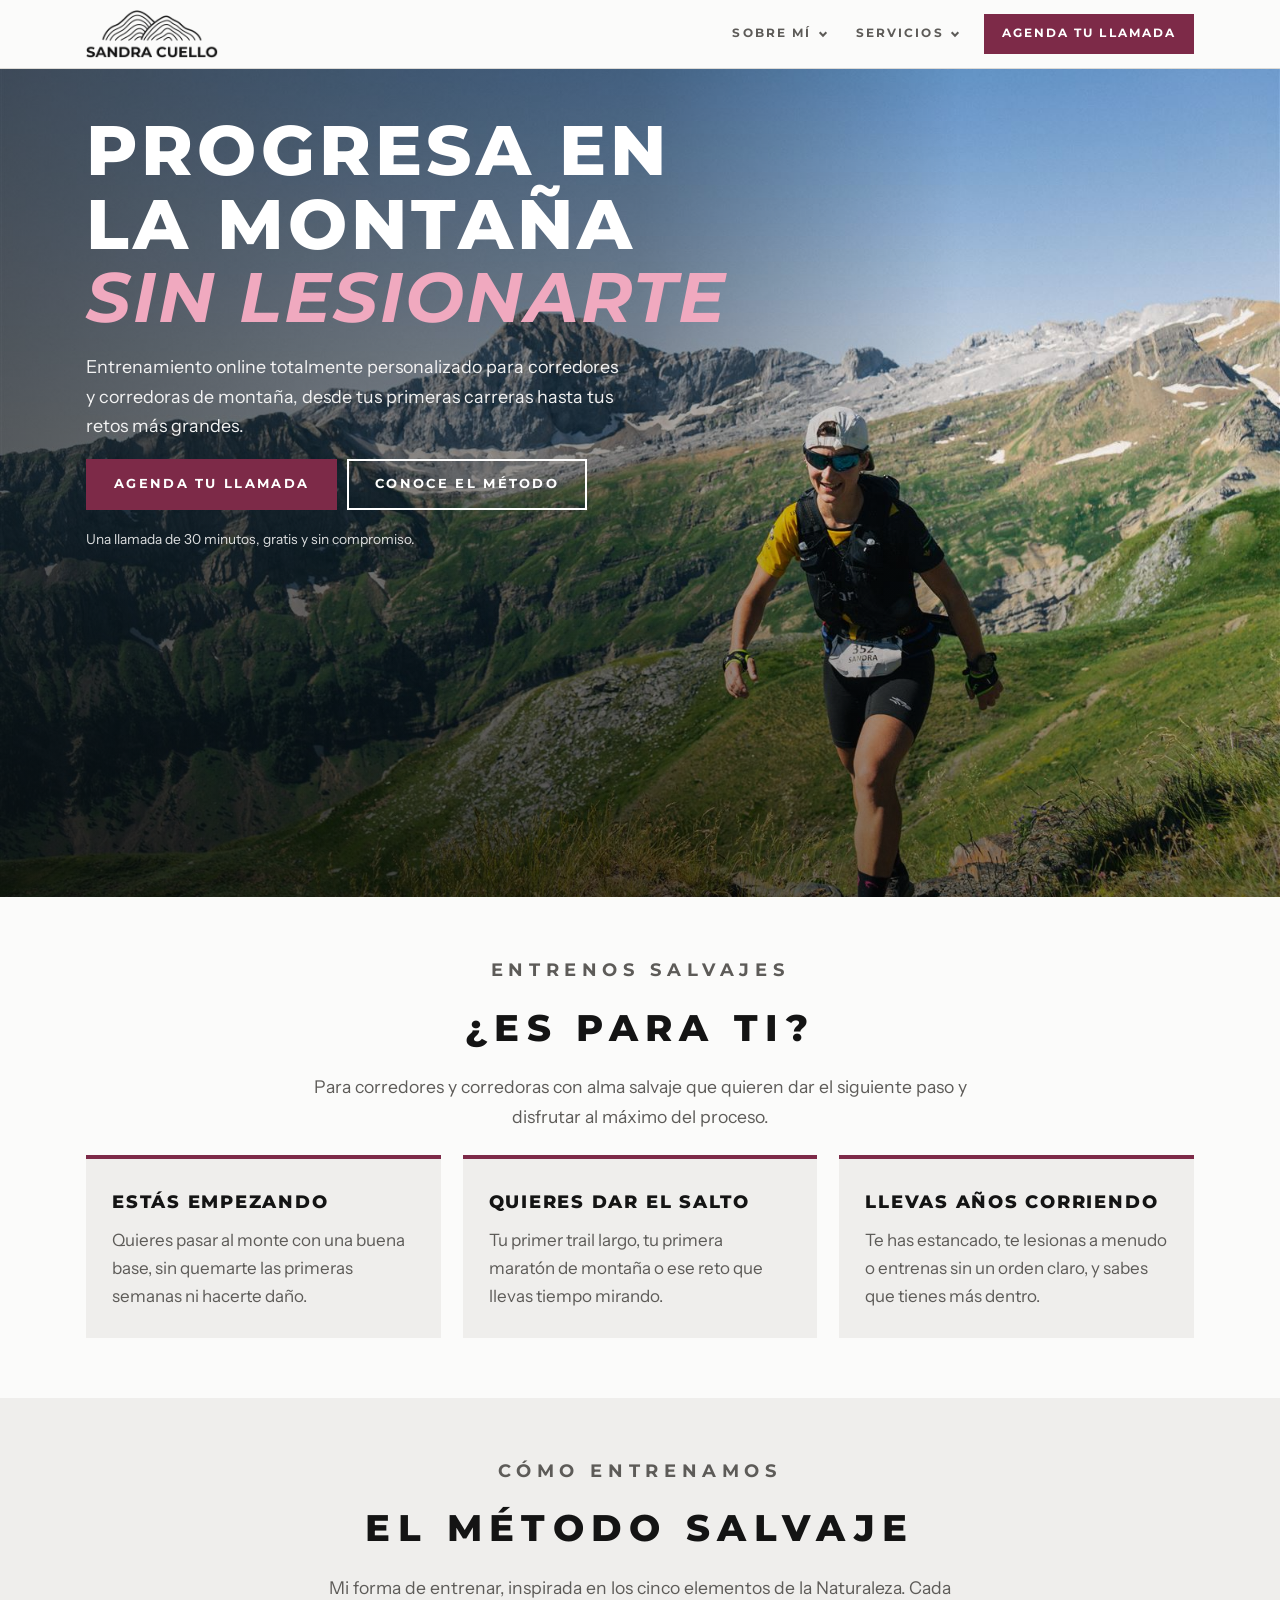
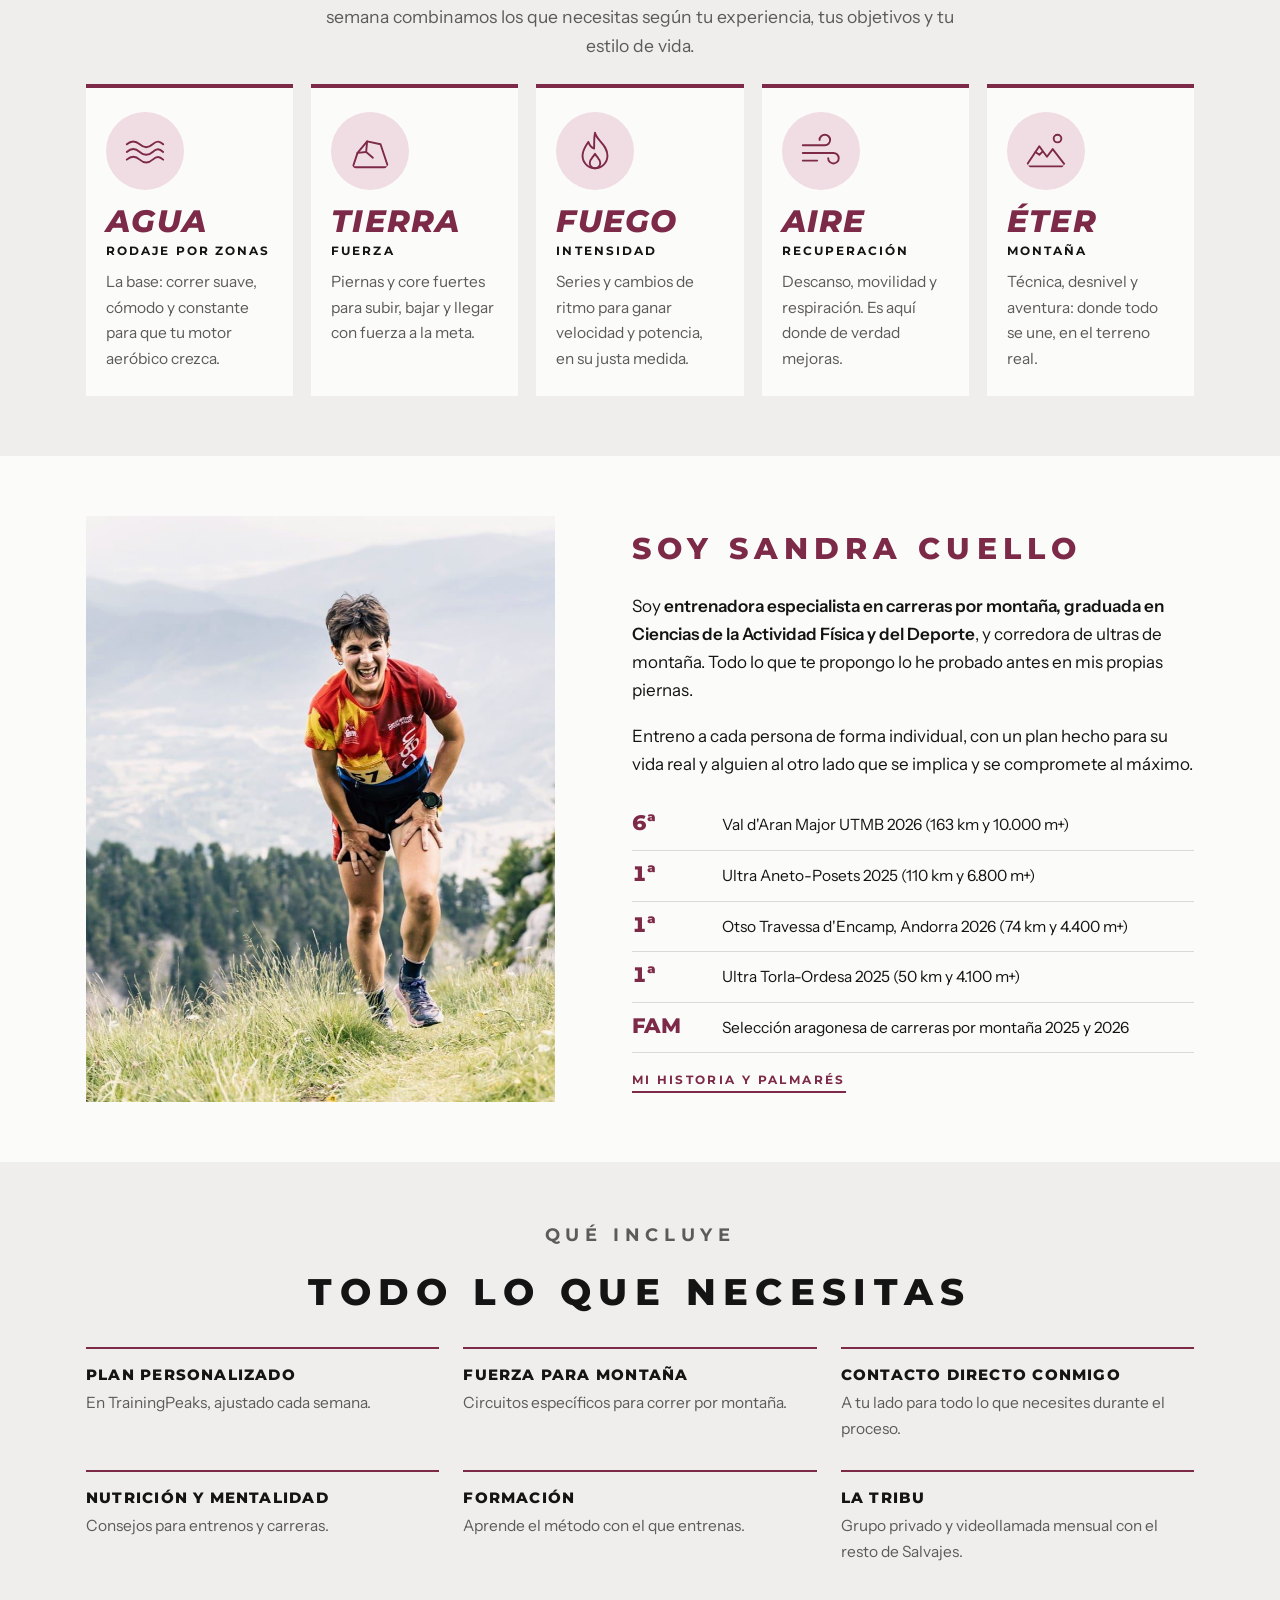
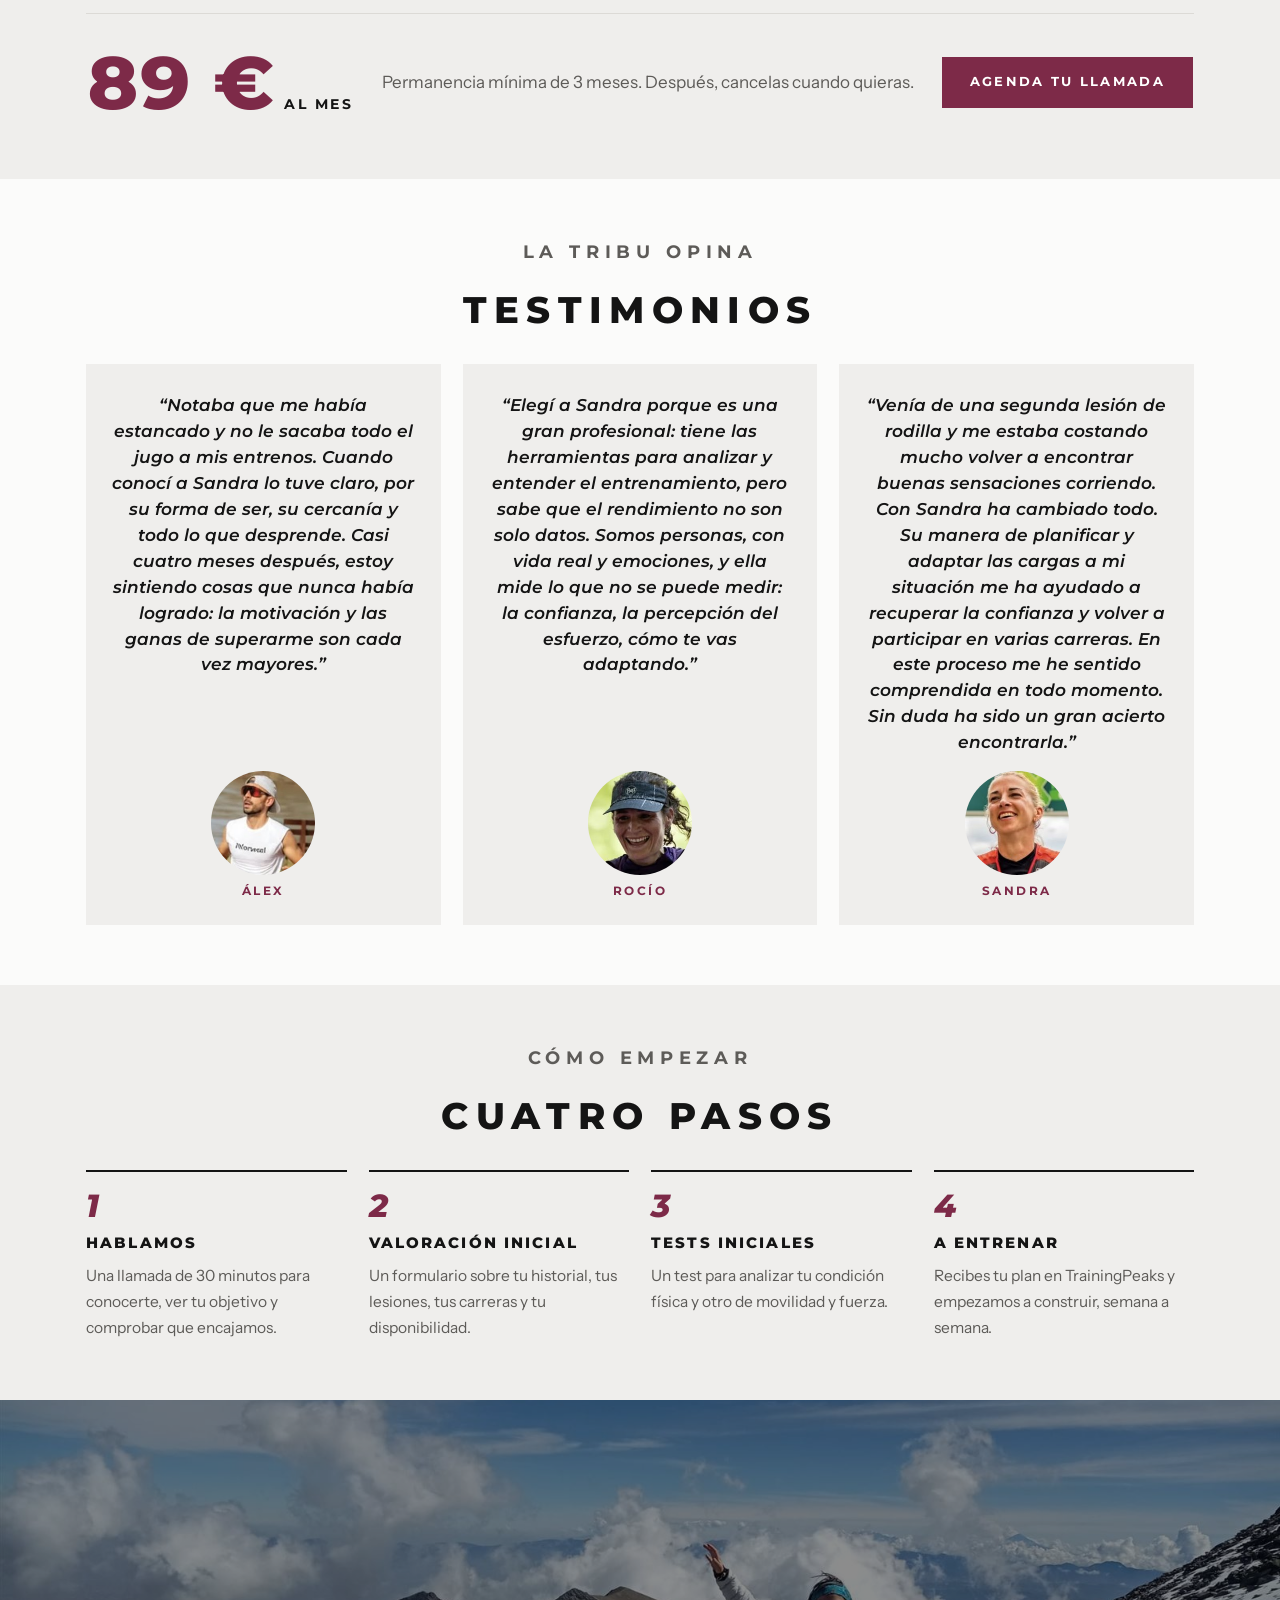
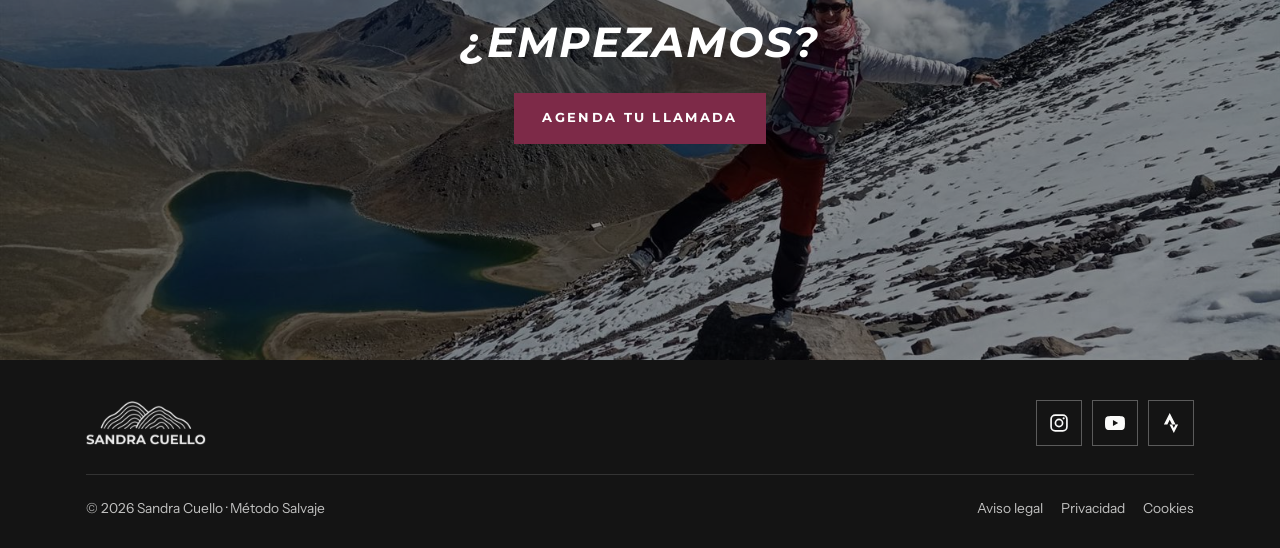
==== index.html @ 97415be5 "Web publicada de sandracuello.com (solo los archivos que ya son publicos)" ====
<!doctype html>
<html lang="es">
<head>
<meta charset="utf-8">
<meta name="viewport" content="width=device-width, initial-scale=1, viewport-fit=cover">
<title>Sandra Cuello · Entrenadora de trail running</title>
<meta name="claude:viewport-fit-sides" content="cover">
<meta name="description" content="Sandra Cuello, entrenadora de carreras por montaña y corredora de ultradistancia. Entrenamiento online totalmente personalizado para progresar en la montaña sin lesionarte.">
<meta property="og:type" content="website">
<meta property="og:site_name" content="Sandra Cuello">
<meta property="og:locale" content="es_ES">
<meta property="og:title" content="Sandra Cuello · Entrenadora de trail running">
<meta property="og:description" content="Sandra Cuello, entrenadora de carreras por montaña y corredora de ultradistancia. Entrenamiento online totalmente personalizado para progresar en la montaña sin lesionarte.">
<meta property="og:url" content="https://www.sandracuello.com/">
<meta property="og:image" content="https://www.sandracuello.com/img/compartir.jpg">
<meta property="og:image:width" content="1200">
<meta property="og:image:height" content="630">
<meta property="og:image:alt" content="Sandra Cuello corriendo por una ladera del Pirineo">
<meta name="twitter:card" content="summary_large_image">
<link rel="icon" href="img/favicon.png">
<link rel="preconnect" href="https://fonts.googleapis.com">
<link rel="preconnect" href="https://fonts.gstatic.com" crossorigin>
<link rel="stylesheet" href="https://fonts.googleapis.com/css2?family=Montserrat:ital,wght@0,500;0,700;0,800;1,500;1,700;1,800&family=Instrument+Sans:wght@400;500;600&display=swap">
<link rel="stylesheet" href="css/styles.css">
</head>
<body>
<svg width="0" height="0" style="position:absolute" aria-hidden="true">
  <symbol id="i-chev" viewBox="0 0 12 12"><path d="M2 4l4 4 4-4"/></symbol>
  <symbol id="i-wa" viewBox="0 0 24 24"><path fill="currentColor" d="M12 2a10 10 0 0 0-8.6 15.1L2 22l5-1.3A10 10 0 1 0 12 2Zm0 18.2a8.2 8.2 0 0 1-4.2-1.2l-.3-.2-3 .8.8-2.9-.2-.3A8.2 8.2 0 1 1 12 20.2Zm4.5-6.1c-.2-.1-1.5-.7-1.7-.8s-.4-.1-.6.1-.7.8-.8 1-.3.2-.5.1a6.7 6.7 0 0 1-3.3-2.9c-.3-.4.3-.4.7-1.3.1-.2 0-.3 0-.4l-.8-1.8c-.2-.5-.4-.4-.6-.4h-.5a1 1 0 0 0-.7.3 3 3 0 0 0-.9 2.2 5.2 5.2 0 0 0 1.1 2.7 11.8 11.8 0 0 0 4.5 4c1.7.7 2.3.8 3.2.6a2.7 2.7 0 0 0 1.8-1.2 2.2 2.2 0 0 0 .1-1.3c0-.1-.2-.2-.5-.3Z"/></symbol>
  <symbol id="i-instagram" viewBox="0 0 24 24"><g fill="none" stroke="currentColor" stroke-width="2"><rect x="2.5" y="2.5" width="19" height="19" rx="5"/><circle cx="12" cy="12" r="4.3"/></g><circle cx="17.6" cy="6.4" r="1.3" fill="currentColor"/></symbol>
  <symbol id="i-strava" viewBox="0 0 24 24"><path fill="currentColor" d="M15.387 17.944l-2.089-4.116h-3.065L15.387 24l5.15-10.172h-3.066m-7.008-5.599l2.836 5.598h4.172L10.463 0l-7 13.828h4.169"/></symbol>
  <symbol id="i-youtube" viewBox="0 0 24 24"><path fill="currentColor" d="M23.498 6.186a3.016 3.016 0 0 0-2.122-2.136C19.505 3.545 12 3.545 12 3.545s-7.505 0-9.377.505A3.017 3.017 0 0 0 .502 6.186C0 8.07 0 12 0 12s0 3.93.502 5.814a3.016 3.016 0 0 0 2.122 2.136c1.871.505 9.376.505 9.376.505s7.505 0 9.377-.505a3.015 3.015 0 0 0 2.122-2.136C24 15.93 24 12 24 12s0-3.93-.502-5.814zM9.545 15.568V8.432L15.818 12l-6.273 3.568z"/></symbol>
  <symbol id="i-play" viewBox="0 0 24 24"><path d="M7 4v16l13-8Z"/></symbol>
</svg>
<a class="skip" href="#contenido">Saltar al contenido</a>
<header class="site-header">
  <div class="wrap">
    <a href="index.html" aria-label="Sandra Cuello, inicio"><img class="logo" src="img/logo.png" width="600" height="220" alt="Sandra Cuello"></a>
    <button class="menu-toggle" type="button" id="menu-toggle" aria-expanded="false" aria-controls="site-nav">Menú</button>
    <nav class="site-nav" id="site-nav" aria-label="Menú principal">
      <ul class="menu">
        <li class="has-sub" data-nav="quien">
          <button type="button" aria-expanded="false">Sobre mí<svg class="chev" aria-hidden="true"><use href="#i-chev"></use></svg></button>
          <ul class="submenu">
            <li><a href="quien-soy.html">Mi historia</a></li>
            <li><a href="quien-soy.html#palmares">Trayectoria deportiva</a></li>
            <li><a href="quien-soy.html#retos">Próximos retos</a></li>
            <li><a href="quien-soy.html#prensa">Prensa</a></li>
          </ul>
        </li>
        <li class="has-sub" data-nav="servicios">
          <button type="button" aria-expanded="false">Servicios<svg class="chev" aria-hidden="true"><use href="#i-chev"></use></svg></button>
          <ul class="submenu">
            <li><a href="entrenamientos.html">Entrenos Salvajes<small>Entrenamiento online con el Método Salvaje</small></a></li>
            <li><a href="charlas.html">Charlas y talleres<small>Colegios, ayuntamientos, asociaciones y clubes</small></a></li>
            <li><a href="academia.html">Academia Salvaje<small>Formación online · próximamente</small></a></li>
          </ul>
        </li>
        <li class="nav-cta"><a class="btn btn-accent" href="entrenamientos.html#llamada">Agenda tu llamada</a></li>
      </ul>
    </nav>
  </div>
</header>

<main id="contenido">
<section class="hero hero-home on-photo" aria-label="Entrenos Salvajes con Sandra Cuello">
  <img src="img/hero-cresta.jpg" width="1600" height="1067" alt="Sandra Cuello corriendo por una cresta del Pirineo con montañas al fondo" fetchpriority="high">
  <div class="wrap">
    <h1>Progresa en la montaña <span>sin lesionarte</span></h1>
    <p class="lede">Entrenamiento online totalmente personalizado para corredores y corredoras de montaña, desde tus primeras carreras hasta tus retos más grandes.</p>
    <div class="actions">
      <a class="btn btn-accent" href="entrenamientos.html#llamada">Agenda tu llamada</a>
      <a class="btn btn-light" href="#metodo">Conoce el método</a>
    </div>
    <p class="form-note">Una llamada de 30 minutos, gratis y sin compromiso.</p>
  </div>
</section>

<section class="section">
  <div class="wrap">
    <div class="section-title">
      <p class="tracked accent">Entrenos Salvajes</p>
      <h2>¿Es para ti?</h2>
      <p>Para corredores y corredoras con alma salvaje que quieren dar el siguiente paso y disfrutar al máximo del proceso.</p>
    </div>
    <div class="profiles">
      <article><h3>Estás empezando</h3><p>Quieres pasar al monte con una buena base, sin quemarte las primeras semanas ni hacerte daño.</p></article>
      <article><h3>Quieres dar el salto</h3><p>Tu primer trail largo, tu primera maratón de montaña o ese reto que llevas tiempo mirando.</p></article>
      <article><h3>Llevas años corriendo</h3><p>Te has estancado, te lesionas a menudo o entrenas sin un orden claro, y sabes que tienes más dentro.</p></article>
    </div>
  </div>
</section>

<section class="section mist" id="metodo">
  <div class="wrap">
    <div class="section-title">
      <p class="tracked accent">Cómo entrenamos</p>
      <h2>El Método Salvaje</h2>
      <p>Mi forma de entrenar, inspirada en los cinco elementos de la Naturaleza. Cada semana combinamos los que necesitas según tu experiencia, tus objetivos y tu estilo de vida.</p>
    </div>
    <ol class="elements">
      <li><svg class="el-icon" viewBox="0 0 48 48" aria-hidden="true" focusable="false"><path d="M5 17c4.5-4 9-4 13.5 0s9 4 13.5 0 7-3.5 11 0"/><path d="M5 25c4.5-4 9-4 13.5 0s9 4 13.5 0 7-3.5 11 0"/><path d="M5 33c4.5-4 9-4 13.5 0s9 4 13.5 0 7-3.5 11 0"/></svg><b>Agua</b><span>Rodaje por zonas</span><p>La base: correr suave, cómodo y constante para que tu motor aeróbico crezca.</p></li>
      <li><svg class="el-icon" viewBox="0 0 48 48" aria-hidden="true" focusable="false"><path d="M3 41h42"/><path d="M6 41l5-15 10-12 14 3 8 24"/><path d="M21 14l-1 11 7 6"/><path d="M11 26l9-1"/></svg><b>Tierra</b><span>Fuerza</span><p>Piernas y core fuertes para subir, bajar y llegar con fuerza a la meta.</p></li>
      <li><svg class="el-icon" viewBox="0 0 48 48" aria-hidden="true" focusable="false"><path d="M24 5c1.5 8 13 12 13 24a13 13 0 0 1-26 0c0-6.5 3.5-10 6-14.5 1.5 4 3.5 6 6 7 .5-5-.5-10 1-16.5z"/><path d="M24 42a5.5 5.5 0 0 1-5.5-5.5c0-3.5 3-5.5 5.5-9.5 2.5 4 5.5 6 5.5 9.5A5.5 5.5 0 0 1 24 42z"/></svg><b>Fuego</b><span>Intensidad</span><p>Series y cambios de ritmo para ganar velocidad y potencia, en su justa medida.</p></li>
      <li><svg class="el-icon" viewBox="0 0 48 48" aria-hidden="true" focusable="false"><path d="M5 18h23a5.5 5.5 0 1 0-5.5-5.5"/><path d="M5 26h32a5.5 5.5 0 1 1-5.5 5.5"/><path d="M5 34h15"/></svg><b>Aire</b><span>Recuperación</span><p>Descanso, movilidad y respiración. Es aquí donde de verdad mejoras.</p></li>
      <li><svg class="el-icon" viewBox="0 0 48 48" aria-hidden="true" focusable="false"><path d="M3 40l14-21 8 11 6-8 14 18z"/><path d="M13 25l4 3 3-3"/><circle cx="36" cy="11" r="4"/></svg><b>Éter</b><span>Montaña</span><p>Técnica, desnivel y aventura: donde todo se une, en el terreno real.</p></li>
    </ol>
  </div>
</section>

<section class="section">
  <div class="wrap intro">
    <figure>
      <img src="img/sandra-subida.jpg" width="909" height="1080" alt="Sandra Cuello sonriendo mientras sube una ladera de hierba en carrera" loading="lazy">
    </figure>
    <div class="intro-text">
      <h2>Soy Sandra Cuello</h2>
      <p>Soy <strong>entrenadora especialista en carreras por montaña, graduada en Ciencias de la Actividad Física y del Deporte</strong>, y corredora de ultras de montaña. Todo lo que te propongo lo he probado antes en mis propias piernas.</p>
      <p>Entreno a cada persona de forma individual, con un plan hecho para su vida real y alguien al otro lado que se implica y se compromete al máximo.</p>
      <ul class="creds">
        <li><b>6ª</b><span>Val d'Aran Major UTMB 2026 (163 km y 10.000 m+)</span></li>
        <li><b>1ª</b><span>Ultra Aneto-Posets 2025 (110 km y 6.800 m+)</span></li>
        <li><b>1ª</b><span>Otso Travessa d'Encamp, Andorra 2026 (74 km y 4.400 m+)</span></li>
        <li><b>1ª</b><span>Ultra Torla-Ordesa 2025 (50 km y 4.100 m+)</span></li>
        <li><b>FAM</b><span>Selección aragonesa de carreras por montaña 2025 y 2026</span></li>
      </ul>
      <a class="link-more" href="quien-soy.html">Mi historia y palmarés</a>
    </div>
  </div>
</section>

<section class="section mist">
  <div class="wrap">
    <div class="section-title">
      <p class="tracked accent">Qué incluye</p>
      <h2>Todo lo que necesitas</h2>
    </div>
    <ul class="includes six">
      <li><b>Plan personalizado</b><span>En TrainingPeaks, ajustado cada semana.</span></li>
      <li><b>Fuerza para montaña</b><span>Circuitos específicos para correr por montaña.</span></li>
      <li><b>Contacto directo conmigo</b><span>A tu lado para todo lo que necesites durante el proceso.</span></li>
      <li><b>Nutrición y mentalidad</b><span>Consejos para entrenos y carreras.</span></li>
      <li><b>Formación</b><span>Aprende el método con el que entrenas.</span></li>
      <li><b>La Tribu</b><span>Grupo privado y videollamada mensual con el resto de Salvajes.</span></li>
    </ul>
    <div class="price-line">
      <p class="price"><b>89 €</b><span>al mes</span></p>
      <p class="muted">Permanencia mínima de 3 meses. Después, cancelas cuando quieras.</p>
      <a class="btn btn-accent" href="entrenamientos.html#llamada">Agenda tu llamada</a>
    </div>
  </div>
</section>

<section class="section">
  <div class="wrap">
    <div class="section-title">
      <p class="tracked accent">La Tribu opina</p>
      <h2>Testimonios</h2>
    </div>
    <div class="quotes">
      <figure><blockquote>“Notaba que me había estancado y no le sacaba todo el jugo a mis entrenos. Cuando conocí a Sandra lo tuve claro, por su forma de ser, su cercanía y todo lo que desprende. Casi cuatro meses después, estoy sintiendo cosas que nunca había logrado: la motivación y las ganas de superarme son cada vez mayores.”</blockquote><figcaption><img src="img/testimonio-alex.jpg" width="200" height="200" alt="" loading="lazy">Álex</figcaption></figure>
      <figure><blockquote>“Elegí a Sandra porque es una gran profesional: tiene las herramientas para analizar y entender el entrenamiento, pero sabe que el rendimiento no son solo datos. Somos personas, con vida real y emociones, y ella mide lo que no se puede medir: la confianza, la percepción del esfuerzo, cómo te vas adaptando.”</blockquote><figcaption><img src="img/testimonio-rocio.jpg" width="200" height="200" alt="" loading="lazy">Rocío</figcaption></figure>
      <figure><blockquote>“Venía de una segunda lesión de rodilla y me estaba costando mucho volver a encontrar buenas sensaciones corriendo. Con Sandra ha cambiado todo. Su manera de planificar y adaptar las cargas a mi situación me ha ayudado a recuperar la confianza y volver a participar en varias carreras. En este proceso me he sentido comprendida en todo momento. Sin duda ha sido un gran acierto encontrarla.”</blockquote><figcaption><img src="img/testimonio-sandra.jpg" width="200" height="200" alt="" loading="lazy">Sandra</figcaption></figure>
    </div>
  </div>
</section>

<section class="section mist">
  <div class="wrap">
    <div class="section-title">
      <p class="tracked accent">Cómo empezar</p>
      <h2>Cuatro pasos</h2>
    </div>
    <ol class="steps">
      <li><h3>Hablamos</h3><p>Una llamada de 30 minutos para conocerte, ver tu objetivo y comprobar que encajamos.</p></li>
      <li><h3>Valoración inicial</h3><p>Un formulario sobre tu historial, tus lesiones, tus carreras y tu disponibilidad.</p></li>
      <li><h3>Tests iniciales</h3><p>Un test para analizar tu condición física y otro de movilidad y fuerza.</p></li>
      <li><h3>A entrenar</h3><p>Recibes tu plan en TrainingPeaks y empezamos a construir, semana a semana.</p></li>
    </ol>
  </div>
</section>

<section class="closing">
  <img src="img/volcan.jpg" width="1600" height="1197" alt="" loading="lazy">
  <blockquote class="wrap">
    <p>¿Empezamos?</p>
    <a class="btn btn-accent" href="entrenamientos.html#llamada">Agenda tu llamada</a>
  </blockquote>
</section>
</main>
<footer class="site-footer">
  <div class="wrap">
    <div class="foot-simple">
      <img class="logo" src="img/logo.png" width="600" height="220" alt="Sandra Cuello" loading="lazy">
      <div class="social">
        <a href="https://www.instagram.com/_sandracuello/" target="_blank" rel="noopener" aria-label="Instagram de Sandra Cuello"><svg aria-hidden="true"><use href="#i-instagram"></use></svg></a>
        <a href="https://www.youtube.com/@sandra.cuello" target="_blank" rel="noopener" aria-label="Canal de YouTube de Sandra Cuello"><svg aria-hidden="true"><use href="#i-youtube"></use></svg></a>
        <a href="https://www.strava.com/athletes/36335439" target="_blank" rel="noopener" aria-label="Strava de Sandra Cuello"><svg aria-hidden="true"><use href="#i-strava"></use></svg></a>
      </div>
    </div>
    <div class="foot-bottom">
      <span>© 2026 Sandra Cuello · Método Salvaje</span>
      <nav aria-label="Textos legales">
        <a href="aviso-legal.html">Aviso legal</a>
        <a href="privacidad.html">Privacidad</a>
        <a href="cookies.html">Cookies</a>
      </nav>
    </div>
  </div>
</footer>

<script src="js/main.js"></script>
</body>
</html>
---- css/styles.css ----
/* Sandra Cuello · Método Salvaje
   Layout: full-bleed photo heroes with tracked capitals, photo cards, colour-block newsletter panels.
   Montserrat echoes the lettering of Sandra's logo; burgundy comes from her race shirt. */
:root {
  --paper: #fbfbfa;
  --mist: #efeeec;          /* alternate section ground */
  --ink: #141414;
  --muted: #5d5b58;
  --line: #dcdad6;
  --baliza: #7d2a48;        /* the one accent */
  --baliza-soft: #f0dce3;   /* colour-block panels */
  --on-soft: #2a0f19;
  --on-accent: #ffffff;
  --on-photo: #ffffff;
  --on-photo-accent: #f0a9bf;
  --band: #141414;          /* inverted bands (Academia, footer) */
  --on-band: #fbfbfa;
  --band-accent: #f0a9bf;
  --btn: #141414;
  --on-btn: #ffffff;
  --overlay: rgba(10, 12, 12, 0.62);
  --logo-filter: none;

  --head: "Montserrat", "Segoe UI", system-ui, sans-serif;
  --body: "Instrument Sans", "Segoe UI", system-ui, sans-serif;
  --track: 0.32em;
  --wrap: 1140px;
}
@media (prefers-color-scheme: dark) {
  :root:not([data-theme="light"]) {
    --paper: #111211; --mist: #1a1b1a; --ink: #ecebe8; --muted: #a9a7a2; --line: #2e2f2d;
    --baliza: #e38aa8; --baliza-soft: #301620; --on-soft: #f7e4ea; --on-accent: #22080f;
    --band: #050505; --on-band: #ecebe8; --band-accent: #e38aa8;
    --btn: #ecebe8; --on-btn: #111211; --overlay: rgba(0, 0, 0, 0.66); --logo-filter: invert(0.93);
    color-scheme: dark;
  }
}
:root[data-theme="dark"] {
  --paper: #111211; --mist: #1a1b1a; --ink: #ecebe8; --muted: #a9a7a2; --line: #2e2f2d;
  --baliza: #e38aa8; --baliza-soft: #301620; --on-soft: #f7e4ea; --on-accent: #22080f;
  --band: #050505; --on-band: #ecebe8; --band-accent: #e38aa8;
  --btn: #ecebe8; --on-btn: #111211; --overlay: rgba(0, 0, 0, 0.66); --logo-filter: invert(0.93);
  color-scheme: dark;
}

* { box-sizing: border-box; }
html { scroll-behavior: smooth; scroll-padding-top: 90px; }
@media (prefers-reduced-motion: reduce) { html { scroll-behavior: auto; } }
body { margin: 0; background: var(--paper); color: var(--ink); font: 400 1.0625rem/1.65 var(--body); -webkit-font-smoothing: antialiased; }
body::before { content: ""; position: fixed; inset: 0 0 auto; height: env(safe-area-inset-top, 0px); z-index: 40; background: var(--paper); }
a { color: inherit; }
img, video { display: block; max-width: 100%; height: auto; }
:focus-visible { outline: 3px solid var(--baliza); outline-offset: 3px; }
h1, h2, h3 { font-family: var(--head); margin: 0; text-wrap: balance; }
p { margin: 0; }
.wrap { max-width: var(--wrap); margin-inline: auto; padding-left: max(16px, env(safe-area-inset-left, 0px)); padding-right: max(16px, env(safe-area-inset-right, 0px)); }
.narrow { max-width: 780px; }
.tracked { font: 700 0.8rem/1.5 var(--head); letter-spacing: var(--track); text-transform: uppercase; }
.accent { color: var(--baliza); }
.muted { color: var(--muted); }
.skip { position: absolute; left: -999px; top: 8px; z-index: 50; background: var(--btn); color: var(--on-btn); padding: 10px 14px; }
.skip:focus { left: 8px; }

/* Buttons: square, tracked caps */
.btn { display: inline-flex; align-items: center; justify-content: center; gap: 10px; text-decoration: none; cursor: pointer;
  font: 700 0.8rem/1 var(--head); letter-spacing: 0.18em; text-transform: uppercase;
  padding: 17px 26px; background: var(--btn); color: var(--on-btn); border: 2px solid var(--btn); transition: background-color .15s ease, color .15s ease; }
.btn:hover { background: transparent; color: var(--btn); }
.btn svg { width: 18px; height: 18px; flex: none; }
.btn-accent { background: var(--baliza); border-color: var(--baliza); color: var(--on-accent); }
.btn-accent:hover { background: transparent; color: var(--baliza); }
.on-photo .btn-accent:hover { color: var(--on-photo); border-color: var(--on-photo); }
.btn-ghost { background: transparent; color: var(--ink); border-color: var(--ink); }
.btn-ghost:hover { background: var(--btn); color: var(--on-btn); }
.link-more { font: 700 0.74rem/1 var(--head); letter-spacing: 0.2em; text-transform: uppercase; text-decoration: none; color: var(--baliza); border-bottom: 2px solid currentColor; padding-bottom: 4px; }

/* ---------- Header and menu ---------- */
.site-header { position: sticky; top: env(safe-area-inset-top, 0px); z-index: 30; background: var(--paper); border-bottom: 1px solid var(--line); }
.site-header .wrap { display: flex; align-items: center; justify-content: space-between; gap: 20px; padding-block: 10px; }
.logo { width: 132px; filter: var(--logo-filter); }
.menu { display: flex; align-items: center; gap: 4px; list-style: none; margin: 0; padding: 0; }
.menu > li { position: relative; }
.menu > li > a, .menu > li > button { display: inline-flex; align-items: center; gap: 6px; padding: 12px 12px; background: none; border: 0; cursor: pointer; text-decoration: none;
  font: 700 0.74rem/1 var(--head); letter-spacing: 0.18em; text-transform: uppercase; color: var(--muted); }
.menu > li > a:hover, .menu > li > button:hover, .menu [aria-current="page"], .menu .is-current > button, .menu .is-current > a { color: var(--baliza); }
.menu .chev { width: 10px; height: 10px; stroke: currentColor; fill: none; stroke-width: 2.5; transition: transform .15s ease; }
.submenu { position: absolute; top: 100%; left: 0; min-width: 250px; list-style: none; margin: 0; padding: 10px 0; background: var(--paper); border: 1px solid var(--line); box-shadow: 0 14px 30px rgba(0,0,0,.12); display: none; }
.submenu a { display: block; padding: 10px 18px; text-decoration: none; font-weight: 500; font-size: 0.97rem; }
.submenu a:hover { background: var(--mist); color: var(--baliza); }
.submenu a small { display: block; color: var(--muted); font-size: 0.82rem; font-weight: 400; }
.has-sub:hover .submenu, .has-sub:focus-within .submenu, .has-sub.open .submenu { display: block; }
.has-sub.open .chev { transform: rotate(180deg); }
.menu-toggle { display: none; background: none; border: 1px solid var(--line); padding: 10px 12px; cursor: pointer; color: var(--ink);
  font: 700 0.72rem/1 var(--head); letter-spacing: 0.18em; text-transform: uppercase; }
@media (max-width: 1020px) {
  .menu-toggle { display: inline-flex; }
  .site-nav { display: none; position: absolute; left: 0; right: 0; top: 100%; background: var(--paper); border-bottom: 1px solid var(--line); max-height: calc(100vh - 70px); overflow: auto; }
  .site-nav.open { display: block; }
  .menu { flex-direction: column; align-items: stretch; gap: 0; padding: 8px max(16px, env(safe-area-inset-left, 0px)) 20px; }
  .menu > li > a, .menu > li > button { width: 100%; justify-content: space-between; padding: 16px 0; border-bottom: 1px solid var(--line); font-size: 0.8rem; }
  .submenu { position: static; box-shadow: none; border: 0; padding: 4px 0 10px 12px; min-width: 0; }
  .has-sub:hover .submenu, .has-sub:focus-within .submenu { display: none; }
  .has-sub.open .submenu { display: block; }
}

/* ---------- Heroes ---------- */
.hero { position: relative; display: grid; align-items: end; min-height: clamp(540px, 66vw, 780px); overflow: hidden; color: var(--on-photo); background: #222; }
.hero .slides, .hero > img { position: absolute; inset: 0; }
.hero .slides img, .hero > img { position: absolute; inset: 0; width: 100%; height: 100%; object-fit: cover; }
.hero .slides img { opacity: 0; animation: slide 24s infinite; }
.hero .slides img:first-child { opacity: 1; }
.hero .slides img:nth-child(1) { animation-delay: 0s; }
.hero .slides img:nth-child(2) { animation-delay: 6s; }
.hero .slides img:nth-child(3) { animation-delay: 12s; }
.hero .slides img:nth-child(4) { animation-delay: 18s; }
@keyframes slide { 0% { opacity: 0; transform: scale(1.06); } 5% { opacity: 1; } 25% { opacity: 1; } 30% { opacity: 0; transform: scale(1); } 100% { opacity: 0; } }
.hero .slides img:first-child { animation-name: slide-first; }
@keyframes slide-first { 0% { opacity: 1; transform: scale(1.06); } 25% { opacity: 1; } 30% { opacity: 0; transform: scale(1); } 95% { opacity: 0; } 100% { opacity: 1; transform: scale(1.06); } }
@media (prefers-reduced-motion: reduce) { .hero .slides img { animation: none; } .hero .slides img:not(:first-child) { display: none; } }
.hero::after { content: ""; position: absolute; inset: 0; background: linear-gradient(90deg, var(--overlay) 0%, rgba(0,0,0,.35) 50%, rgba(0,0,0,0) 75%), linear-gradient(0deg, rgba(0,0,0,.5), rgba(0,0,0,0) 50%); }
.hero .wrap { position: relative; z-index: 1; width: 100%; padding-block: 72px clamp(48px, 7vw, 96px); display: grid; gap: 22px; justify-items: start; }
.hero .tracked { color: #f1f1f1; max-width: 36rem; }
.hero h1 { font-weight: 800; font-size: clamp(2.1rem, 1rem + 4.6vw, 4.4rem); line-height: 1.04; letter-spacing: 0.06em; text-transform: uppercase; max-width: 15ch; }
.hero h1 span { display: block; color: var(--on-photo-accent); font-style: italic; font-weight: 700; letter-spacing: 0.03em; }
.hero .lede { max-width: 34rem; font-size: 1.12rem; color: #f3f3f3; }
@media (max-width: 640px) { .hero::after { background: linear-gradient(0deg, rgba(0,0,0,.82) 0%, rgba(0,0,0,.45) 60%, rgba(0,0,0,.15) 100%); } }

/* Smaller hero for inner pages */
.page-hero { min-height: clamp(340px, 40vw, 480px); }
.page-hero h1 { font-size: clamp(2rem, 1rem + 3.6vw, 3.6rem); max-width: 18ch; }

/* Newsletter form inside heroes and panels */
.nl-form { display: grid; grid-template-columns: minmax(0, 1fr) minmax(0, 1.3fr) auto; gap: 8px; width: 100%; max-width: 640px; }
.nl-form label:not(.consent) { position: absolute; width: 1px; height: 1px; overflow: hidden; clip: rect(0 0 0 0); }
.nl-form input:not([type="checkbox"]) { width: 100%; min-width: 0; padding: 16px 16px; font: 500 1rem/1.2 var(--body); border: 2px solid transparent; background: #fff; color: #141414; }
.nl-form input::placeholder { color: #6b6866; }
.nl-form input:focus-visible { outline: 3px solid var(--baliza); outline-offset: 0; }
.nl-form .consent { grid-column: 1 / -1; display: flex; align-items: flex-start; gap: 10px; font-size: 0.92rem; line-height: 1.45; cursor: pointer; }
.nl-form .consent input { width: 20px; height: 20px; flex: none; margin: 1px 0 0; padding: 0; accent-color: var(--baliza); cursor: pointer; }
.nl-form .consent a { font-weight: 600; text-underline-offset: 3px; }
.panel .nl-form input:not([type="checkbox"]) { border-color: var(--line); background: var(--paper); color: var(--ink); }
.panel .nl-form input::placeholder { color: var(--muted); }
.form-note { font-size: 0.86rem; opacity: .85; }
.form-msg { font-weight: 600; padding: 12px 14px; background: var(--baliza-soft); color: var(--on-soft); }
@media (max-width: 720px) { .nl-form { grid-template-columns: minmax(0, 1fr); } }

/* ---------- Sections ---------- */
.section { padding-block: clamp(72px, 10vw, 120px); }
.mist { background: var(--mist); }
.section-title { display: grid; gap: 14px; justify-items: center; text-align: center; margin-bottom: 48px; }
.section-title.left { justify-items: start; text-align: left; }
.section-title h2 { font-weight: 800; font-size: clamp(1.5rem, 1rem + 2vw, 2.3rem); letter-spacing: 0.2em; text-transform: uppercase; }
.section-title p { color: var(--muted); max-width: 42rem; font-size: 1.1rem; }
@media (max-width: 560px) { .section-title h2 { letter-spacing: 0.1em; } .tracked { letter-spacing: 0.2em; } }

/* Intro: portrait beside text */
.intro { display: grid; grid-template-columns: minmax(0, 5fr) minmax(0, 6fr); gap: clamp(32px, 6vw, 80px); align-items: center; }
.intro.flip { grid-template-columns: minmax(0, 6fr) minmax(0, 5fr); }
.intro.flip figure { order: 2; }
.intro figure { margin: 0; }
.intro figure img { width: 100%; aspect-ratio: 4 / 5; object-fit: cover; }
.intro-text { display: grid; gap: 18px; justify-items: start; min-width: 0; }
.intro-text h2 { font-weight: 800; font-size: clamp(1.3rem, 1rem + 1.4vw, 1.9rem); letter-spacing: 0.2em; text-transform: uppercase; color: var(--baliza); }
.intro-text strong { font-weight: 600; }
.quote { font: italic 700 clamp(1.1rem, 1rem + 0.7vw, 1.45rem)/1.35 var(--head); text-transform: uppercase; letter-spacing: 0.05em; border-left: 3px solid var(--baliza); padding-left: 18px; }
@media (max-width: 800px) { .intro, .intro.flip { grid-template-columns: minmax(0, 1fr); } .intro.flip figure { order: 0; } .intro figure img { aspect-ratio: 4 / 3.6; object-position: 50% 25%; } }

/* Photo cards (services) */
.cards { display: grid; grid-template-columns: repeat(3, minmax(0, 1fr)); gap: 18px; }
.card { position: relative; display: grid; align-content: end; min-height: 460px; overflow: hidden; color: var(--on-photo); text-decoration: none; background: #222; }
.card img { position: absolute; inset: 0; width: 100%; height: 100%; object-fit: cover; transition: transform .5s ease; }
.card::after { content: ""; position: absolute; inset: 0; background: linear-gradient(0deg, rgba(0,0,0,.85) 0%, rgba(0,0,0,.35) 55%, rgba(0,0,0,.12) 100%); }
.card:hover img { transform: scale(1.04); }
@media (prefers-reduced-motion: reduce) { .card img { transition: none; } .card:hover img { transform: none; } }
.card-body { position: relative; z-index: 1; padding: 26px 24px; display: grid; gap: 10px; justify-items: start; }
.card .tracked { color: var(--on-photo-accent); font-size: 0.7rem; }
.card h3 { font-weight: 800; font-size: 1.35rem; letter-spacing: 0.12em; text-transform: uppercase; }
.card p { font-size: 0.98rem; color: #ececec; }
.card .more { font: 700 0.74rem/1 var(--head); letter-spacing: 0.2em; text-transform: uppercase; border-bottom: 2px solid var(--on-photo-accent); padding-bottom: 4px; margin-top: 4px; }
@media (max-width: 900px) { .cards { grid-template-columns: minmax(0, 1fr); } .card { min-height: 380px; } }

/* Colour-block split: photo + panel */
.split { display: grid; grid-template-columns: minmax(0, 1fr) minmax(0, 1fr); }
.split > img { width: 100%; height: 100%; min-height: 440px; object-fit: cover; }
.panel { background: var(--baliza-soft); color: var(--on-soft); display: grid; align-content: center; gap: 20px; justify-items: start;
  padding-block: clamp(56px, 8vw, 96px); padding-left: max(24px, env(safe-area-inset-left, 0px), 6vw); padding-right: max(24px, env(safe-area-inset-right, 0px), 6vw); }
.panel h2 { font-weight: 800; font-size: clamp(1.6rem, 1rem + 2.4vw, 2.5rem); letter-spacing: 0.14em; text-transform: uppercase; line-height: 1.1; }
.panel h2 span { display: block; font-style: italic; font-weight: 700; letter-spacing: 0.04em; color: var(--baliza); }
.panel p { max-width: 32rem; font-size: 1.08rem; }
@media (max-width: 800px) { .split { grid-template-columns: minmax(0, 1fr); } .split > img { min-height: 300px; max-height: 420px; } }

/* Closing quote over a photo */
.closing { position: relative; display: grid; place-items: center; min-height: clamp(380px, 46vw, 560px); color: var(--on-photo); text-align: center; overflow: hidden; background: #222; }
.closing img { position: absolute; inset: 0; width: 100%; height: 100%; object-fit: cover; }
.closing::after { content: ""; position: absolute; inset: 0; background: rgba(0,0,0,.45); }
.closing blockquote { position: relative; z-index: 1; margin: 0; display: grid; gap: 18px; justify-items: center; }
.closing p { font: italic 700 clamp(1.4rem, 1rem + 2.2vw, 2.6rem)/1.25 var(--head); text-transform: uppercase; letter-spacing: 0.05em; max-width: 24ch; }
.closing cite { font: 700 0.78rem/1 var(--head); letter-spacing: var(--track); text-transform: uppercase; font-style: normal; color: var(--on-photo-accent); }

/* ---------- Blog ---------- */
.filters { display: flex; flex-wrap: wrap; gap: 8px; justify-content: center; margin-bottom: 40px; }
.filters a { text-decoration: none; padding: 12px 18px; border: 1px solid var(--line); font: 700 0.74rem/1 var(--head); letter-spacing: 0.16em; text-transform: uppercase; color: var(--muted); }
.filters a:hover { color: var(--ink); border-color: var(--ink); }
.filters a[aria-current="true"] { background: var(--btn); color: var(--on-btn); border-color: var(--btn); }
.posts { display: grid; grid-template-columns: repeat(3, minmax(0, 1fr)); gap: 22px; }
.post-card { display: grid; grid-template-rows: auto 1fr; text-decoration: none; background: var(--paper); border: 1px solid var(--line); min-width: 0; }
.post-card img { width: 100%; aspect-ratio: 3 / 2; object-fit: cover; }
.post-card .body { padding: 20px 20px 22px; display: grid; gap: 10px; align-content: start; }
.post-card h3 { font-weight: 800; font-size: 1.1rem; letter-spacing: 0.05em; text-transform: uppercase; line-height: 1.25; }
.post-card p { color: var(--muted); font-size: 0.97rem; }
.post-card .more { font: 700 0.72rem/1 var(--head); letter-spacing: 0.18em; text-transform: uppercase; color: var(--baliza); margin-top: 4px; }
.post-card:hover h3 { color: var(--baliza); }
.badge { justify-self: start; font: 700 0.64rem/1 var(--head); letter-spacing: 0.16em; text-transform: uppercase; padding: 6px 8px; background: var(--mist); color: var(--muted); }
@media (max-width: 900px) { .posts { grid-template-columns: minmax(0, 1fr); } .post-card { grid-template-columns: minmax(0, 2fr) minmax(0, 3fr); grid-template-rows: none; } .post-card img { height: 100%; aspect-ratio: auto; min-height: 190px; } }
@media (max-width: 560px) { .post-card { grid-template-columns: minmax(0, 1fr); } .post-card img { aspect-ratio: 3 / 2; min-height: 0; } }

/* Article */
.article-head { display: grid; gap: 16px; padding-block: 40px 28px; }
.article-head .back { font: 700 0.74rem/1 var(--head); letter-spacing: 0.18em; text-transform: uppercase; color: var(--muted); text-decoration: none; }
.article-head .back:hover { color: var(--baliza); }
.article-head h1 { font-weight: 800; font-size: clamp(1.8rem, 1rem + 3vw, 3rem); letter-spacing: 0.03em; line-height: 1.1; }
.article-head .sub { font-size: 1.2rem; color: var(--muted); }
.figures { display: flex; flex-wrap: wrap; gap: 10px 28px; padding-block: 14px; border-block: 1px solid var(--line); }
.figures div { display: grid; }
.figures b { font: 800 1.4rem/1.2 var(--head); font-variant-numeric: tabular-nums; }
.figures span { font-size: 0.82rem; color: var(--muted); text-transform: uppercase; letter-spacing: 0.12em; }
.article-cover { width: 100%; max-height: 620px; object-fit: cover; }
.prose { display: grid; gap: 18px; font-size: 1.1rem; line-height: 1.75; padding-block: 36px 24px; }
.prose h2 { font-weight: 800; font-size: 1.15rem; letter-spacing: 0.1em; text-transform: uppercase; margin-top: 14px; }
.prose ul { margin: 0; padding-left: 1.3em; display: grid; gap: 10px; }
.prose strong { font-weight: 600; }
.prose blockquote { margin: 8px 0; font: italic 700 1.3rem/1.4 var(--head); border-left: 3px solid var(--baliza); padding-left: 20px; }
.prose figure { margin: 10px 0; display: grid; gap: 8px; }
.prose figure img, .prose figure video { width: 100%; }
.prose figcaption { font-size: 0.86rem; color: var(--muted); }
.prose .pair { display: grid; grid-template-columns: minmax(0, 1fr) minmax(0, 1fr); gap: 10px; }
.prose .pair img { aspect-ratio: 4 / 5; object-fit: cover; height: 100%; }
.prose .break { text-align: center; color: var(--muted); letter-spacing: 1em; }
.sign { font: italic 700 1.3rem/1.4 var(--head); color: var(--baliza); }
.temp-note { padding: 16px 18px; background: var(--baliza-soft); color: var(--on-soft); font-size: 0.96rem; }
.more-posts { display: grid; gap: 10px; border-top: 1px solid var(--line); padding-block: 24px 72px; }
.more-posts a { font-weight: 600; text-decoration-color: var(--baliza); text-underline-offset: 4px; }

/* ---------- Quién soy: palmarés ---------- */
.subnav { display: flex; flex-wrap: wrap; gap: 8px; justify-content: center; }
.subnav a { text-decoration: none; padding: 12px 18px; border: 1px solid var(--line); background: var(--paper); font: 700 0.74rem/1 var(--head); letter-spacing: 0.16em; text-transform: uppercase; }
.subnav a:hover { border-color: var(--baliza); color: var(--baliza); }
.year { display: grid; grid-template-columns: minmax(0, 2fr) minmax(0, 5fr); gap: clamp(24px, 4vw, 56px); padding-block: 48px; border-top: 2px solid var(--ink); }
.year:first-of-type { border-top: 0; padding-top: 0; }
.year-head { display: grid; gap: 14px; align-content: start; }
.year-head .num { font: italic 800 clamp(3.4rem, 2rem + 5vw, 5.6rem)/0.9 var(--head); color: var(--baliza); letter-spacing: -0.01em; font-variant-numeric: tabular-nums; }
.year-head img { width: 100%; aspect-ratio: 4 / 3; object-fit: cover; }
.year-head p { color: var(--muted); font-size: 0.95rem; }
.results { list-style: none; margin: 0; padding: 0; display: grid; }
.results li { display: grid; grid-template-columns: 72px minmax(0, 1fr); gap: 18px; align-items: start; padding-block: 16px; border-bottom: 1px solid var(--line); }
.results li:first-child { padding-top: 0; }
.pos { font: 800 1.6rem/1.1 var(--head); font-variant-numeric: tabular-nums; }
.pos.gold { color: var(--baliza); }
.pos.icon { font-size: 0.68rem; letter-spacing: 0.14em; text-transform: uppercase; padding-top: 8px; color: var(--muted); }
.results h3 { font-weight: 700; font-size: 1.05rem; letter-spacing: 0.02em; }
.results p { color: var(--muted); font-size: 0.95rem; font-variant-numeric: tabular-nums; }
.results a { color: var(--baliza); font-weight: 600; font-size: 0.92rem; }
.example { display: inline-block; font: 700 0.62rem/1 var(--head); letter-spacing: 0.14em; text-transform: uppercase; padding: 5px 7px; background: var(--baliza-soft); color: var(--on-soft); vertical-align: middle; margin-left: 6px; }
@media (max-width: 760px) { .year { grid-template-columns: minmax(0, 1fr); } .year-head img { aspect-ratio: 16 / 9; } .results li { grid-template-columns: 56px minmax(0, 1fr); gap: 12px; } }

.earlier { display: grid; grid-template-columns: repeat(3, minmax(0, 1fr)); gap: 0; border-top: 1px solid var(--line); }
.earlier div { padding: 18px 18px 18px 0; border-bottom: 1px solid var(--line); display: grid; gap: 4px; align-content: start; }
.earlier b { font: 800 1.1rem/1 var(--head); color: var(--baliza); font-variant-numeric: tabular-nums; }
.earlier p { font-size: 0.95rem; }
@media (max-width: 800px) { .earlier { grid-template-columns: minmax(0, 1fr); } }

/* Próximos retos */
.goals { display: grid; grid-template-columns: repeat(3, minmax(0, 1fr)); gap: 18px; }
.goal { display: grid; gap: 10px; align-content: start; padding: 26px 24px; background: var(--paper); border-top: 4px solid var(--baliza); }
.goal .when { font: 700 0.72rem/1.4 var(--head); letter-spacing: 0.18em; text-transform: uppercase; color: var(--baliza); }
.goal h3 { font-weight: 800; font-size: 1.2rem; letter-spacing: 0.06em; text-transform: uppercase; line-height: 1.2; }
.goal .stats { font: 600 0.92rem/1.4 var(--body); font-variant-numeric: tabular-nums; }
.goal p { color: var(--muted); font-size: 0.97rem; }
@media (max-width: 900px) { .goals { grid-template-columns: minmax(0, 1fr); } }

/* Prensa */
.press { list-style: none; margin: 0; padding: 0; display: grid; grid-template-columns: repeat(2, minmax(0, 1fr)); gap: 0 40px; }
.press li { border-bottom: 1px solid var(--line); }
.press a { display: grid; gap: 6px; padding-block: 20px; text-decoration: none; }
.press .medio { font: 700 0.7rem/1.4 var(--head); letter-spacing: 0.18em; text-transform: uppercase; color: var(--baliza); }
.press h3 { font-weight: 700; font-size: 1.05rem; line-height: 1.35; }
.press .leer { font-size: 0.88rem; color: var(--muted); }
.press a:hover h3 { color: var(--baliza); }
@media (max-width: 800px) { .press { grid-template-columns: minmax(0, 1fr); } }

/* ---------- Servicios ---------- */
.pillars { display: grid; grid-template-columns: repeat(3, minmax(0, 1fr)); gap: 32px; }
.pillar { display: grid; gap: 10px; align-content: start; }
.pillar svg { width: 48px; height: 48px; stroke: var(--baliza); fill: none; stroke-width: 1.8; stroke-linecap: round; stroke-linejoin: round; }
.pillar h3 { font-weight: 800; font-size: 1.05rem; letter-spacing: 0.12em; text-transform: uppercase; }
.pillar p { color: var(--muted); }
@media (max-width: 800px) { .pillars { grid-template-columns: minmax(0, 1fr); } }
.team { display: grid; grid-template-columns: repeat(4, minmax(0, 1fr)); gap: 18px; }
.member { margin: 0; display: grid; gap: 10px; }
.member img { width: 100%; aspect-ratio: 3 / 4; object-fit: cover; }
.member b { font: 800 1rem/1.2 var(--head); letter-spacing: 0.1em; text-transform: uppercase; }
.member span { color: var(--muted); font-size: 0.92rem; }
@media (max-width: 800px) { .team { grid-template-columns: repeat(2, minmax(0, 1fr)); } }

.talks { display: grid; gap: clamp(56px, 8vw, 96px); }
.talk { display: grid; grid-template-columns: minmax(0, 5fr) minmax(0, 6fr); gap: clamp(28px, 5vw, 64px); align-items: center; }
.talk:nth-child(even) figure { order: 2; }
.talk figure { margin: 0; }
.talk img { width: 100%; aspect-ratio: 4 / 3; object-fit: cover; }
.talk-text { display: grid; gap: 16px; justify-items: start; min-width: 0; }
.talk-text h2 { font-weight: 800; font-size: clamp(1.3rem, 1rem + 1.2vw, 1.8rem); letter-spacing: 0.1em; text-transform: uppercase; line-height: 1.2; }
.chips { display: flex; flex-wrap: wrap; gap: 8px; list-style: none; margin: 0; padding: 0; }
.chips li { padding: 7px 12px; background: var(--baliza-soft); color: var(--on-soft); font-size: 0.88rem; font-weight: 500; }
@media (max-width: 800px) { .talk { grid-template-columns: minmax(0, 1fr); } .talk:nth-child(even) figure { order: 0; } }

/* ---------- Academia (preview) ---------- */
.academy { background: var(--band); color: var(--on-band); }
.academy .tracked { color: var(--band-accent); }
.academy .section-title p { color: var(--on-band); opacity: .8; }
.flagship { display: grid; grid-template-columns: minmax(0, 6fr) minmax(0, 5fr); background: var(--paper); color: var(--ink); text-decoration: none; }
.flagship img { width: 100%; height: 100%; min-height: 300px; object-fit: cover; object-position: 50% 30%; }
.flagship .body { padding: clamp(22px, 3vw, 36px); display: grid; gap: 14px; align-content: center; }
.flagship h3 { font-weight: 800; font-size: clamp(1.5rem, 1rem + 1.6vw, 2.1rem); letter-spacing: 0.08em; text-transform: uppercase; line-height: 1.1; }
.meta { display: flex; flex-wrap: wrap; gap: 6px 16px; font-size: 0.9rem; color: var(--muted); }
.bar { height: 6px; background: var(--line); overflow: hidden; }
.bar i { display: block; height: 100%; background: var(--baliza); }
@media (max-width: 760px) { .flagship { grid-template-columns: minmax(0, 1fr); } .flagship img { min-height: 220px; max-height: 260px; } }
.courses { display: grid; grid-template-columns: repeat(5, minmax(0, 1fr)); gap: 14px; }
.course { display: grid; grid-template-rows: auto 1fr; background: var(--paper); color: var(--ink); min-width: 0; }
.course img { width: 100%; aspect-ratio: 4 / 3; object-fit: cover; filter: grayscale(.35); }
.course .body { padding: 14px 14px 18px; display: grid; gap: 6px; align-content: start; }
.course .el { display: flex; align-items: center; gap: 6px; font: 700 0.72rem/1 var(--head); letter-spacing: 0.16em; text-transform: uppercase; color: var(--baliza); }
.course .el svg { width: 16px; height: 16px; stroke: currentColor; fill: none; stroke-width: 2; stroke-linecap: round; stroke-linejoin: round; }
.course h3 { font-weight: 800; font-size: 0.92rem; letter-spacing: 0.06em; text-transform: uppercase; line-height: 1.25; }
.course p { font-size: 0.86rem; color: var(--muted); }
@media (max-width: 1000px) { .courses { grid-template-columns: repeat(2, minmax(0, 1fr)); } .courses .course:last-child { grid-column: 1 / -1; } }
@media (max-width: 520px) { .courses { grid-template-columns: minmax(0, 1fr); } }

/* Guías y planes descargables: portadas de color en vez de fotos */
.guides { display: grid; grid-template-columns: repeat(5, minmax(0, 1fr)); gap: 32px 18px; }
.guide { display: flex; flex-direction: column; gap: 6px; min-width: 0; }
.guide-cover { position: relative; overflow: hidden; aspect-ratio: 3 / 4; padding: 18px; display: flex; flex-direction: column; justify-content: space-between; color: #fbfbfa; margin-bottom: 8px; }
.guide-cover::after { content: ""; position: absolute; right: -30%; bottom: -40%; width: 90%; aspect-ratio: 1; border-radius: 50%; border: 18px solid rgba(251, 251, 250, .1); }
.guide-cover .tracked { font-size: 0.72rem; letter-spacing: 0.18em; color: #fbfbfa; }
.guide-cover h3 { position: relative; z-index: 1; font-weight: 800; font-size: clamp(1rem, 0.7rem + 0.7vw, 1.3rem); letter-spacing: 0.04em; overflow-wrap: anywhere; text-transform: uppercase; line-height: 1.15; }
.guide-cover .brand { position: relative; z-index: 1; font: italic 700 0.8rem/1 var(--head); }
.guide-kind { font-weight: 600; font-size: 0.98rem; line-height: 1.4; }
.guide-fmt { font-size: 0.88rem; color: var(--muted); }
.guide-buy { display: flex; align-items: center; justify-content: space-between; gap: 10px; margin-top: auto; padding-top: 6px; }
.guide-buy b { font: 800 1.3rem/1 var(--head); font-variant-numeric: tabular-nums; }
.guide-buy .btn { padding: 10px 14px; }
.guide-msg { margin-top: 28px; text-align: center; }
@media (max-width: 1000px) { .guides { grid-template-columns: repeat(3, minmax(0, 1fr)); } }
@media (max-width: 640px) { .guides { grid-template-columns: repeat(2, minmax(0, 1fr)); gap: 28px 12px; } .guide-cover h3 { font-size: 1.05rem; } .guide-buy { flex-wrap: wrap; } }

.player { display: grid; grid-template-columns: 290px minmax(0, 1fr); border: 1px solid var(--line); background: var(--paper); }
.player aside { border-right: 1px solid var(--line); padding-block: 16px; }
.player aside h4 { font: 700 0.66rem/1.4 var(--head); letter-spacing: 0.18em; text-transform: uppercase; color: var(--muted); padding: 12px 18px 6px; margin: 0; }
.player aside ol { list-style: none; margin: 0; padding: 0; }
.player aside li { display: grid; grid-template-columns: 20px minmax(0, 1fr); gap: 10px; padding: 9px 18px; font-size: 0.92rem; }
.player aside li.done::before, .player aside li::before { content: ""; width: 18px; height: 18px; border-radius: 50%; border: 2px solid var(--line); margin-top: 2px; }
.player aside li.done::before { background: #2f6b45; border-color: #2f6b45; }
.player aside li.current { background: var(--baliza-soft); color: var(--on-soft); font-weight: 600; }
.player .lesson { padding: clamp(18px, 3vw, 32px); display: grid; gap: 18px; align-content: start; min-width: 0; }
.player .lesson h3 { font-weight: 800; font-size: clamp(1.2rem, 1rem + 1vw, 1.6rem); letter-spacing: 0.03em; }
.video { position: relative; aspect-ratio: 16 / 9; max-width: 100%; background: #111; overflow: hidden; }
.video img { width: 100%; height: 100%; object-fit: cover; opacity: .75; }
.video .play { position: absolute; inset: 0; display: grid; place-items: center; }
.video .play span { width: 72px; height: 72px; border-radius: 50%; background: var(--baliza); display: grid; place-items: center; }
.video .play svg { width: 26px; height: 26px; fill: var(--on-accent); margin-left: 4px; }
.video .len { position: absolute; right: 12px; bottom: 12px; background: rgba(0,0,0,.7); color: #fff; font-size: 0.8rem; padding: 3px 8px; font-variant-numeric: tabular-nums; }
.resource { display: grid; grid-template-columns: 46px minmax(0, 1fr); gap: 14px; align-items: center; padding: 14px 16px; border: 1px solid var(--line); }
.resource .file { width: 46px; height: 56px; background: var(--baliza-soft); color: var(--baliza); display: grid; place-items: end center; padding-bottom: 7px; font: 800 0.66rem/1 var(--head); clip-path: polygon(0 0, 72% 0, 100% 22%, 100% 100%, 0 100%); }
.resource b { font-weight: 700; }
.resource span { display: block; font-size: 0.86rem; color: var(--muted); }
@media (max-width: 860px) { .player { grid-template-columns: minmax(0, 1fr); } .player aside { border-right: 0; border-bottom: 1px solid var(--line); } }

/* ---------- Contacto ---------- */
.contact-grid { display: grid; grid-template-columns: minmax(0, 5fr) minmax(0, 6fr); gap: clamp(32px, 6vw, 80px); align-items: start; }
.contact-info { display: grid; gap: 18px; justify-items: start; min-width: 0; }
.email-line { display: flex; flex-wrap: wrap; align-items: center; gap: 12px; font-weight: 600; font-size: 1.15rem; }
.email-line span { user-select: all; overflow-wrap: anywhere; }
.copy { font: 700 0.7rem/1 var(--head); letter-spacing: 0.16em; text-transform: uppercase; color: var(--ink); background: transparent; border: 1px solid currentColor; padding: 9px 12px; cursor: pointer; }
.form { display: grid; gap: 16px; padding: clamp(22px, 3vw, 36px); background: var(--mist); }
.field { display: grid; gap: 6px; }
.field label { font: 700 0.72rem/1.4 var(--head); letter-spacing: 0.16em; text-transform: uppercase; }
.field input, .field select, .field textarea { width: 100%; padding: 14px; font: 400 1rem/1.4 var(--body); border: 1px solid var(--line); background: var(--paper); color: var(--ink); }
.field textarea { min-height: 150px; resize: vertical; }
@media (max-width: 800px) { .contact-grid { grid-template-columns: minmax(0, 1fr); } }

/* Newsletter page benefits */
.benefits { list-style: none; margin: 0; padding: 0; display: grid; gap: 14px; }
.benefits li { display: grid; grid-template-columns: 14px minmax(0, 1fr); gap: 14px; }
.benefits li::before { content: ""; width: 10px; height: 10px; margin-top: 9px; background: var(--baliza); }

/* Legal */
.legal { padding-block: 48px 88px; display: grid; gap: 16px; }
.legal h1 { font-weight: 800; font-size: clamp(1.6rem, 1rem + 2vw, 2.4rem); letter-spacing: 0.1em; text-transform: uppercase; }

/* ---------- Footer ---------- */
.site-footer { background: var(--band); color: var(--on-band); }
.site-footer .wrap { padding-block: 56px 32px; display: grid; gap: 36px; }
.foot-top { display: grid; grid-template-columns: minmax(0, 2fr) minmax(0, 1fr) minmax(0, 1fr); gap: 32px; }
.foot-top .logo { width: 140px; filter: invert(1); }
:root[data-theme="dark"] .foot-top .logo { filter: invert(0.93); }
@media (prefers-color-scheme: dark) { :root:not([data-theme="light"]) .foot-top .logo { filter: invert(0.93); } }
.foot-brand { display: grid; gap: 14px; justify-items: start; }
.foot-brand p { opacity: .75; max-width: 26rem; font-size: 0.95rem; }
.site-footer h2 { font: 700 0.72rem/1.4 var(--head); letter-spacing: 0.2em; text-transform: uppercase; color: var(--band-accent); margin-bottom: 12px; }
.site-footer ul { list-style: none; margin: 0; padding: 0; display: grid; gap: 8px; }
.site-footer ul a { text-decoration: none; opacity: .85; }
.site-footer ul a:hover { opacity: 1; color: var(--band-accent); }
.social { display: flex; gap: 10px; }
.social a { width: 46px; height: 46px; display: grid; place-items: center; border: 1px solid rgba(255,255,255,.3); color: var(--on-band); }
.social a:hover { background: var(--band-accent); border-color: var(--band-accent); color: var(--band); }
.social svg { width: 20px; height: 20px; }
.foot-bottom { display: flex; flex-wrap: wrap; justify-content: space-between; gap: 12px; padding-top: 22px; border-top: 1px solid rgba(255,255,255,.18); font-size: 0.86rem; opacity: .75; }
.foot-bottom nav { display: flex; flex-wrap: wrap; gap: 18px; }
.foot-bottom a { text-decoration: none; }
@media (max-width: 800px) { .foot-top { grid-template-columns: minmax(0, 1fr); } }

/* WhatsApp (only on the training page) */
.wa-float { position: fixed; z-index: 30; right: calc(18px + env(safe-area-inset-right, 0px)); bottom: calc(18px + env(safe-area-inset-bottom, 0px));
  width: 58px; height: 58px; border-radius: 50%; display: grid; place-items: center; background: var(--baliza); color: var(--on-accent); box-shadow: 0 8px 24px rgba(0,0,0,.25); }
.wa-float svg { width: 28px; height: 28px; }

/* Home hero on phones: shift the photo so Sandra stays in frame behind the text */
@media (max-width: 640px) { .hero-home > img { object-position: 62% 50%; } }

/* ---------- Entrenamientos: Tribu Salvaje ---------- */
.includes { list-style: none; margin: 0; padding: 0; display: grid; grid-template-columns: repeat(4, minmax(0, 1fr)); gap: 28px 24px; }
.includes li { display: grid; gap: 6px; align-content: start; padding-top: 16px; border-top: 2px solid var(--baliza); }
.includes b { font: 800 0.95rem/1.3 var(--head); letter-spacing: 0.08em; text-transform: uppercase; }
.includes span { color: var(--muted); font-size: 0.97rem; }
@media (max-width: 900px) { .includes { grid-template-columns: repeat(2, minmax(0, 1fr)); } }
@media (max-width: 480px) { .includes { grid-template-columns: minmax(0, 1fr); } }

.steps { list-style: none; margin: 0; padding: 0; display: grid; grid-template-columns: repeat(4, minmax(0, 1fr)); gap: 22px; counter-reset: step; }
.steps li { counter-increment: step; display: grid; gap: 8px; align-content: start; border-top: 2px solid var(--ink); padding-top: 18px; min-width: 0; }
.steps li::before { content: counter(step); font: italic 800 2rem/1 var(--head); color: var(--baliza); }
.steps h3 { font-weight: 800; font-size: 0.95rem; letter-spacing: 0.14em; text-transform: uppercase; }
.steps p { color: var(--muted); font-size: 0.97rem; }
@media (max-width: 900px) { .steps { grid-template-columns: repeat(2, minmax(0, 1fr)); } }
@media (max-width: 480px) { .steps { grid-template-columns: minmax(0, 1fr); } }

.price { display: flex; align-items: baseline; gap: 10px; }
.price b { font: 800 clamp(3rem, 2rem + 4vw, 4.6rem)/1 var(--head); color: var(--baliza); font-variant-numeric: tabular-nums; }
.price span { font: 700 0.9rem/1 var(--head); letter-spacing: 0.18em; text-transform: uppercase; }

.quotes { display: grid; grid-template-columns: repeat(auto-fit, minmax(min(100%, 280px), 1fr)); gap: 22px; }
.quotes figure { margin: 0; display: grid; gap: 16px; align-content: space-between; padding: 28px 26px; background: var(--mist); }
.quotes blockquote { margin: 0; font: italic 600 1.08rem/1.5 var(--head); }
.quotes figcaption { font: 700 0.76rem/1 var(--head); letter-spacing: 0.2em; text-transform: uppercase; color: var(--baliza); }
@media (max-width: 900px) { .quotes { grid-template-columns: minmax(0, 1fr); } }

.faq { display: grid; gap: 10px; }
.faq details { background: var(--paper); border: 1px solid var(--line); }
.faq summary { cursor: pointer; padding: 18px 20px; font: 700 1rem/1.4 var(--head); list-style: none; display: flex; justify-content: space-between; gap: 16px; }
.faq summary::-webkit-details-marker { display: none; }
.faq summary::after { content: "+"; font-size: 1.4rem; line-height: 1; color: var(--baliza); }
.faq details[open] summary::after { content: "−"; }
.faq details p { padding: 0 20px 20px; color: var(--muted); }
.closing .btn { margin-top: 6px; }

/* ---------- Nuevo enfoque (Entrenos Salvajes) ---------- */
.menu .nav-cta { margin-left: 8px; }
.menu > li.nav-cta > a.btn { padding: 12px 16px; font-size: 0.72rem; background: var(--baliza); border: 2px solid var(--baliza); color: var(--on-accent); }
.menu > li.nav-cta > a.btn:hover { background: transparent; color: var(--baliza); }
@media (max-width: 1020px) { .menu .nav-cta { margin: 16px 0 0; } .menu > li.nav-cta > a { width: 100%; justify-content: center; border-bottom: 0; padding: 16px; } }
.actions { display: flex; flex-wrap: wrap; gap: 10px; }
.btn-light { background: transparent; color: var(--on-photo); border-color: var(--on-photo); }
.btn-light:hover { background: var(--on-photo); color: #141414; }

.profiles { display: grid; grid-template-columns: repeat(3, minmax(0, 1fr)); gap: 22px; }
.profiles article { display: grid; gap: 10px; align-content: start; padding: 28px 26px; background: var(--mist); border-top: 4px solid var(--baliza); }
.profiles h3 { font-weight: 800; font-size: 1.1rem; letter-spacing: 0.1em; text-transform: uppercase; }
.profiles p { color: var(--muted); }
@media (max-width: 900px) { .profiles { grid-template-columns: minmax(0, 1fr); } }

.elements { list-style: none; margin: 0; padding: 0; display: grid; grid-template-columns: repeat(5, minmax(0, 1fr)); gap: 18px; }
.elements li { display: grid; gap: 6px; align-content: start; padding: 24px 20px; background: var(--paper); border-top: 4px solid var(--baliza); min-width: 0; }
.elements b { font: italic 800 clamp(1.5rem, 1rem + 1.2vw, 2rem)/1 var(--head); color: var(--baliza); text-transform: uppercase; letter-spacing: 0.04em; }
.elements span { font: 700 0.72rem/1.4 var(--head); letter-spacing: 0.18em; text-transform: uppercase; }
.elements p { color: var(--muted); font-size: 0.97rem; margin-top: 4px; }
@media (max-width: 1000px) { .elements { grid-template-columns: repeat(2, minmax(0, 1fr)); } .elements li:last-child { grid-column: 1 / -1; } }
@media (max-width: 520px) { .elements { grid-template-columns: minmax(0, 1fr); } }

.creds { list-style: none; margin: 4px 0; padding: 0; display: grid; gap: 0; width: 100%; }
.creds li { display: grid; grid-template-columns: 76px minmax(0, 1fr); gap: 14px; align-items: baseline; padding-block: 12px; border-bottom: 1px solid var(--line); }
.creds b { font: 800 1.3rem/1.1 var(--head); color: var(--baliza); font-variant-numeric: tabular-nums; }
.creds span { font-size: 0.97rem; }

.includes + .price-line { margin-top: 48px; }
.price-line { display: flex; flex-wrap: wrap; align-items: center; justify-content: center; gap: 14px 28px; text-align: center; padding-top: 32px; border-top: 1px solid var(--line); }
.steps.three { grid-template-columns: repeat(3, minmax(0, 1fr)); }
@media (max-width: 800px) { .steps.three { grid-template-columns: minmax(0, 1fr); } }
.cards.two { grid-template-columns: repeat(2, minmax(0, 1fr)); }
@media (max-width: 900px) { .cards.two { grid-template-columns: minmax(0, 1fr); } }

.call { display: grid; gap: 18px; justify-items: center; text-align: center; }
.call p { max-width: 38rem; }
.includes.six { grid-template-columns: repeat(3, minmax(0, 1fr)); }
@media (max-width: 900px) { .includes.six { grid-template-columns: repeat(2, minmax(0, 1fr)); } }
@media (max-width: 480px) { .includes.six { grid-template-columns: minmax(0, 1fr); } }
.foot-nl a { color: var(--band-accent); font-weight: 600; }
.legal h2 { font-weight: 800; font-size: 1.05rem; letter-spacing: 0.1em; text-transform: uppercase; margin-top: 18px; }
.legal ul { margin: 0; padding-left: 1.3em; display: grid; gap: 8px; }
.legal a { color: var(--baliza); }

/* Home hero on computers: text starts just below the menu and the hero fills the first screen,
   so the call-to-action buttons are visible without scrolling */
@media (min-width: 641px) {
  .hero-home { align-items: start; min-height: calc(100svh - 72px); }
  .hero-home .wrap { padding-block: clamp(32px, 5vh, 56px) clamp(32px, 5vh, 56px); gap: 18px; }
}

/* Método Salvaje: one line drawing per element, in the same line style as the logo */
.elements .el-icon { box-sizing: content-box; width: 46px; height: 46px; padding: 16px; margin-bottom: 10px; border-radius: 50%; background: var(--baliza-soft); fill: none; stroke: var(--baliza); stroke-width: 2; stroke-linecap: round; stroke-linejoin: round; }

/* Computers: half the vertical space between sections and under section titles (Sandra, 05/11/2026) */
@media (min-width: 641px) {
  .section { padding-block: clamp(36px, 5vw, 60px); }
  .section-title { margin-bottom: 24px; }
}

/* Simple footer: logo, five links and social icons in one row, legal line below */
.foot-simple { display: flex; flex-wrap: wrap; align-items: center; justify-content: space-between; gap: 20px 32px; }
.foot-simple .logo { width: 120px; filter: invert(1); }
:root[data-theme="dark"] .foot-simple .logo { filter: invert(0.93); }
@media (prefers-color-scheme: dark) { :root:not([data-theme="light"]) .foot-simple .logo { filter: invert(0.93); } }
.foot-links { display: flex; flex-wrap: wrap; gap: 10px 26px; }
.foot-links a { text-decoration: none; font: 600 0.8rem/1.4 var(--head); letter-spacing: 0.14em; text-transform: uppercase; opacity: .85; }
.foot-links a:hover { opacity: 1; color: var(--band-accent); }
.site-footer .wrap { padding-block: 40px 28px; gap: 28px; }
@media (max-width: 800px) { .foot-simple { flex-direction: column; align-items: flex-start; } }

/* Five steps (Entrenos Salvajes page): one row on wide screens */
@media (min-width: 1001px) { .steps.five { grid-template-columns: repeat(5, minmax(0, 1fr)); } }

/* Testimonials: small round photo next to the name */
.quotes figcaption { display: flex; align-items: center; gap: 12px; }
.quotes figcaption img { width: 52px; height: 52px; border-radius: 50%; object-fit: cover; flex: none; }

/* Testimonials: photos twice as big, centred with the text (Sandra, 05/11/2026) */
.quotes figure { text-align: center; justify-items: center; }
.quotes figcaption { flex-direction: column; justify-content: center; gap: 10px; }
.quotes figcaption img { width: 104px; height: 104px; }

/* Phones: hide the small note under the home buttons (Sandra, 05/11/2026) */
@media (max-width: 640px) { .hero-home .form-note { display: none; } }
/* Phones: the home photo fills the whole first screen, so the next section is not visible until scrolling */
@media (max-width: 640px) { .hero-home { min-height: calc(100svh - 68px); align-items: start; } .hero-home .wrap { padding-top: 14svh; } }

/* Palmarés: results stay together at the top (no stretched gaps); on phones the place and the text sit closer and centred */
.results { align-content: start; }
@media (max-width: 760px) { .results li { grid-template-columns: 44px minmax(0, 1fr); gap: 10px; align-items: center; padding-block: 12px; } }

/* Phones: inner-page photo fills the first screen with the title near the top, like the home (Sobre mí) */
@media (max-width: 640px) { .hero-full { min-height: calc(100svh - 68px); align-items: start; } .hero-full .wrap { padding-top: 14svh; } }

/* Computers: a year with few results shows them centred on its photo (2026) */
@media (min-width: 761px) {
  .year-centered .results { align-content: center; padding-top: calc(clamp(3.4rem, 2rem + 5vw, 5.6rem) * 0.9 + 14px); }
  .year-centered .results li:first-child { padding-top: 16px; }
}

/* Computers: upcoming goals centred, whatever their number */
@media (min-width: 901px) {
  .goals { display: flex; flex-wrap: wrap; justify-content: center; }
  .goal { flex: 0 1 calc((100% - 36px) / 3); }
}

/* Busy photos (Charlas): stronger dark veil behind the title so it reads well */
.hero-dim::after { background: linear-gradient(90deg, rgba(10,12,12,.86) 0%, rgba(10,12,12,.72) 45%, rgba(10,12,12,.25) 75%, rgba(0,0,0,.05) 100%), linear-gradient(0deg, rgba(0,0,0,.45), rgba(0,0,0,0) 50%); }
@media (max-width: 640px) { .hero-dim::after { background: linear-gradient(180deg, rgba(10,12,12,.82) 0%, rgba(10,12,12,.6) 55%, rgba(10,12,12,.15) 100%); } }
@media (max-width: 640px) { .hero-dim > img { object-position: 92% 30% !important; } }
/* Academia hero on phones: keep Sandra (right side of the photo) in frame */
@media (max-width: 640px) { .hero-academia { align-items: end; } .hero-academia > img { object-position: 55% 50% !important; } .hero-academia .wrap { padding-top: 0; padding-bottom: 40px; } .hero-academia::after { background: linear-gradient(0deg, rgba(10,12,12,.85) 0%, rgba(10,12,12,.55) 40%, rgba(0,0,0,0) 70%); } }

/* Academia guides: always centred, whatever their number */
.guides { display: flex; flex-wrap: wrap; justify-content: center; }
.guides .guide { flex: 0 1 calc((100% - 54px) / 4); }
@media (max-width: 1000px) { .guides .guide { flex-basis: calc((100% - 36px) / 3); } }
@media (max-width: 640px) { .guides .guide { flex-basis: calc((100% - 12px) / 2); } }
/* Phones: darken only the top of the photo, where the title sits (Blog) */
@media (max-width: 640px) { .hero-topdark::after { background: linear-gradient(180deg, rgba(10,12,12,.8) 0%, rgba(10,12,12,.55) 45%, rgba(0,0,0,0) 75%); } }
@media (min-width: 641px) { .hero-topdark { min-height: calc(100svh - 72px); } }

/* Newsletter: once sent, the form hides and only the thank-you message stays */
form[hidden] { display: none !important; }

/* Newsletter thank-you pop-up */
.nl-thanks { border: 0; padding: 36px 32px 30px; max-width: min(440px, calc(100% - 32px)); background: var(--paper); color: var(--ink); text-align: center; border-top: 6px solid var(--baliza); box-shadow: 0 24px 60px rgba(0,0,0,.35); }
.nl-thanks[open] { display: grid; gap: 14px; justify-items: center; }
.nl-thanks::backdrop { background: rgba(10,12,12,.72); }
.nl-thanks .tracked { color: var(--baliza); }
.nl-thanks h2 { font-weight: 800; font-size: 1.6rem; letter-spacing: 0.08em; text-transform: uppercase; line-height: 1.15; }
.nl-thanks h2 span { display: block; color: var(--baliza); font-style: italic; }
.nl-thanks p:not(.tracked) { color: var(--muted); }
.nl-thanks .btn { margin-top: 6px; }
@media (max-width: 520px) { .nl-thanks { padding: 30px 20px 24px; } .nl-thanks h2 { font-size: 1.25rem; letter-spacing: 0.05em; } }
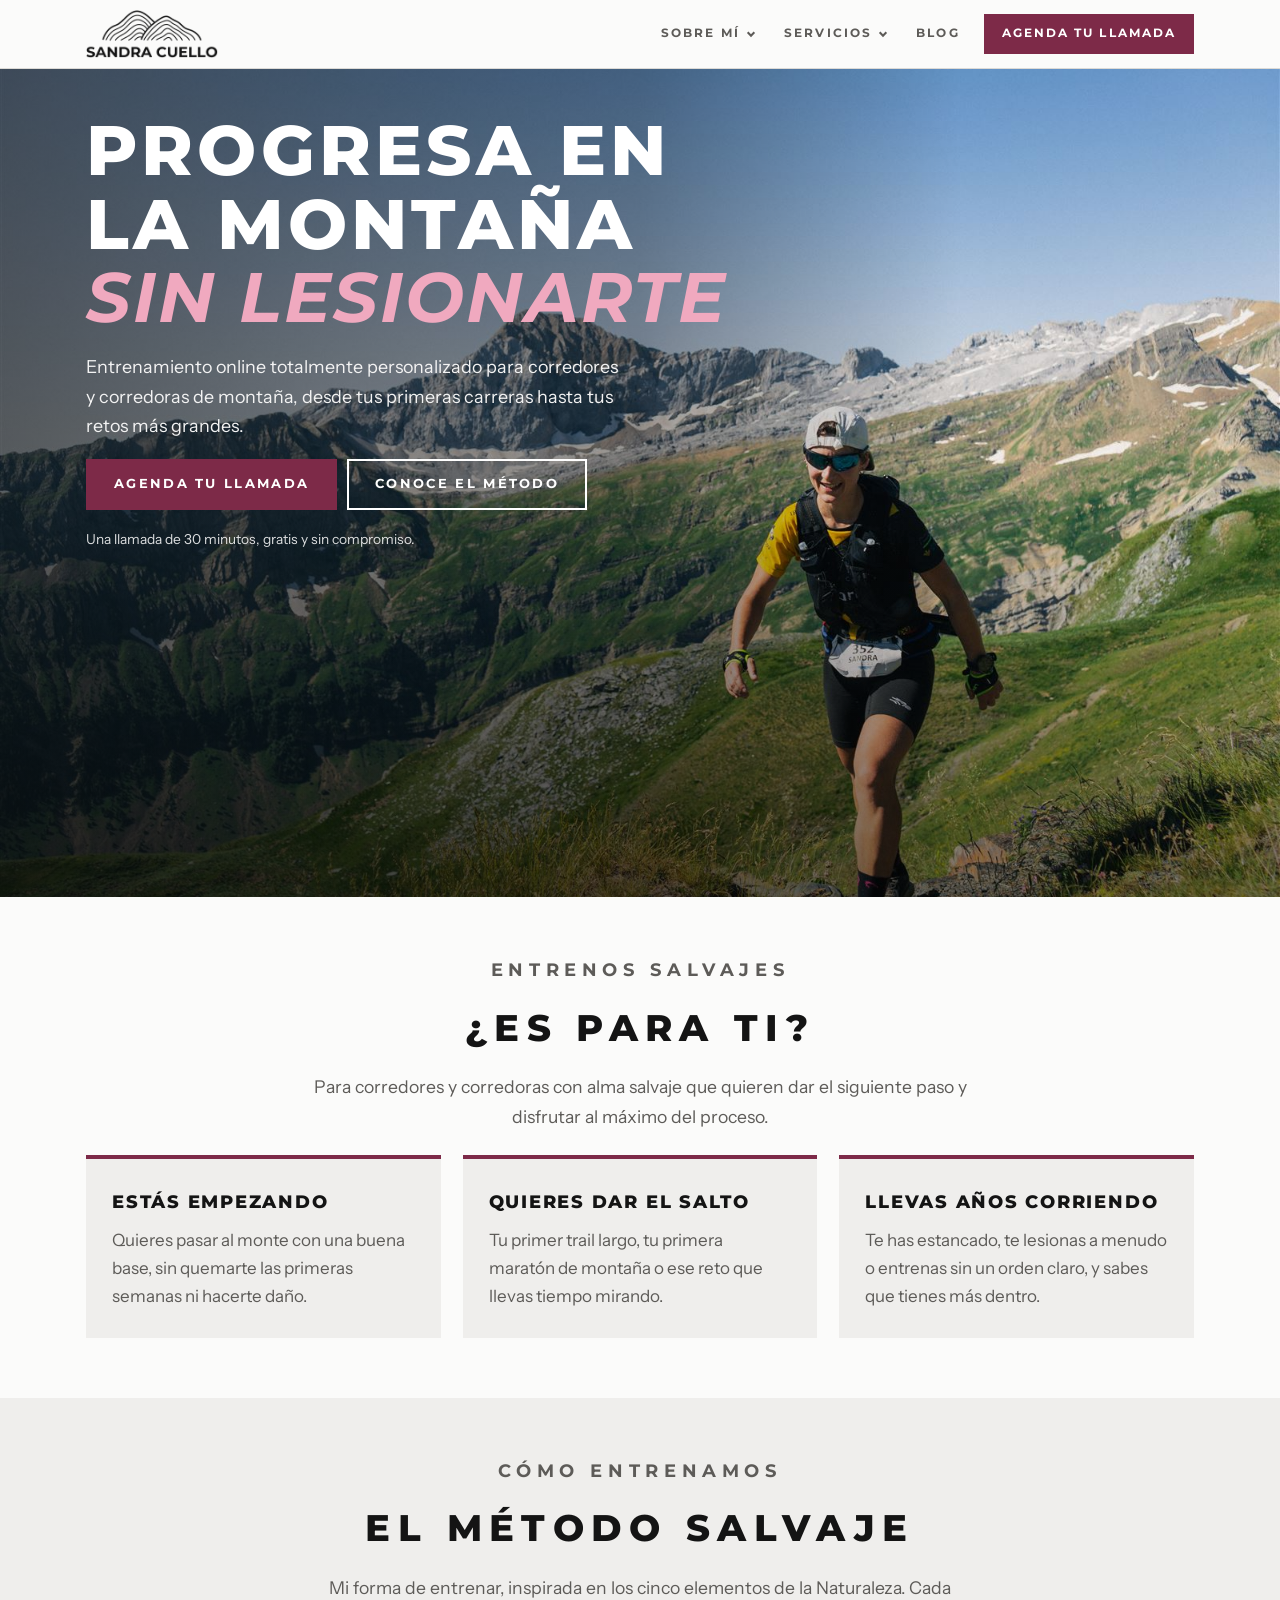
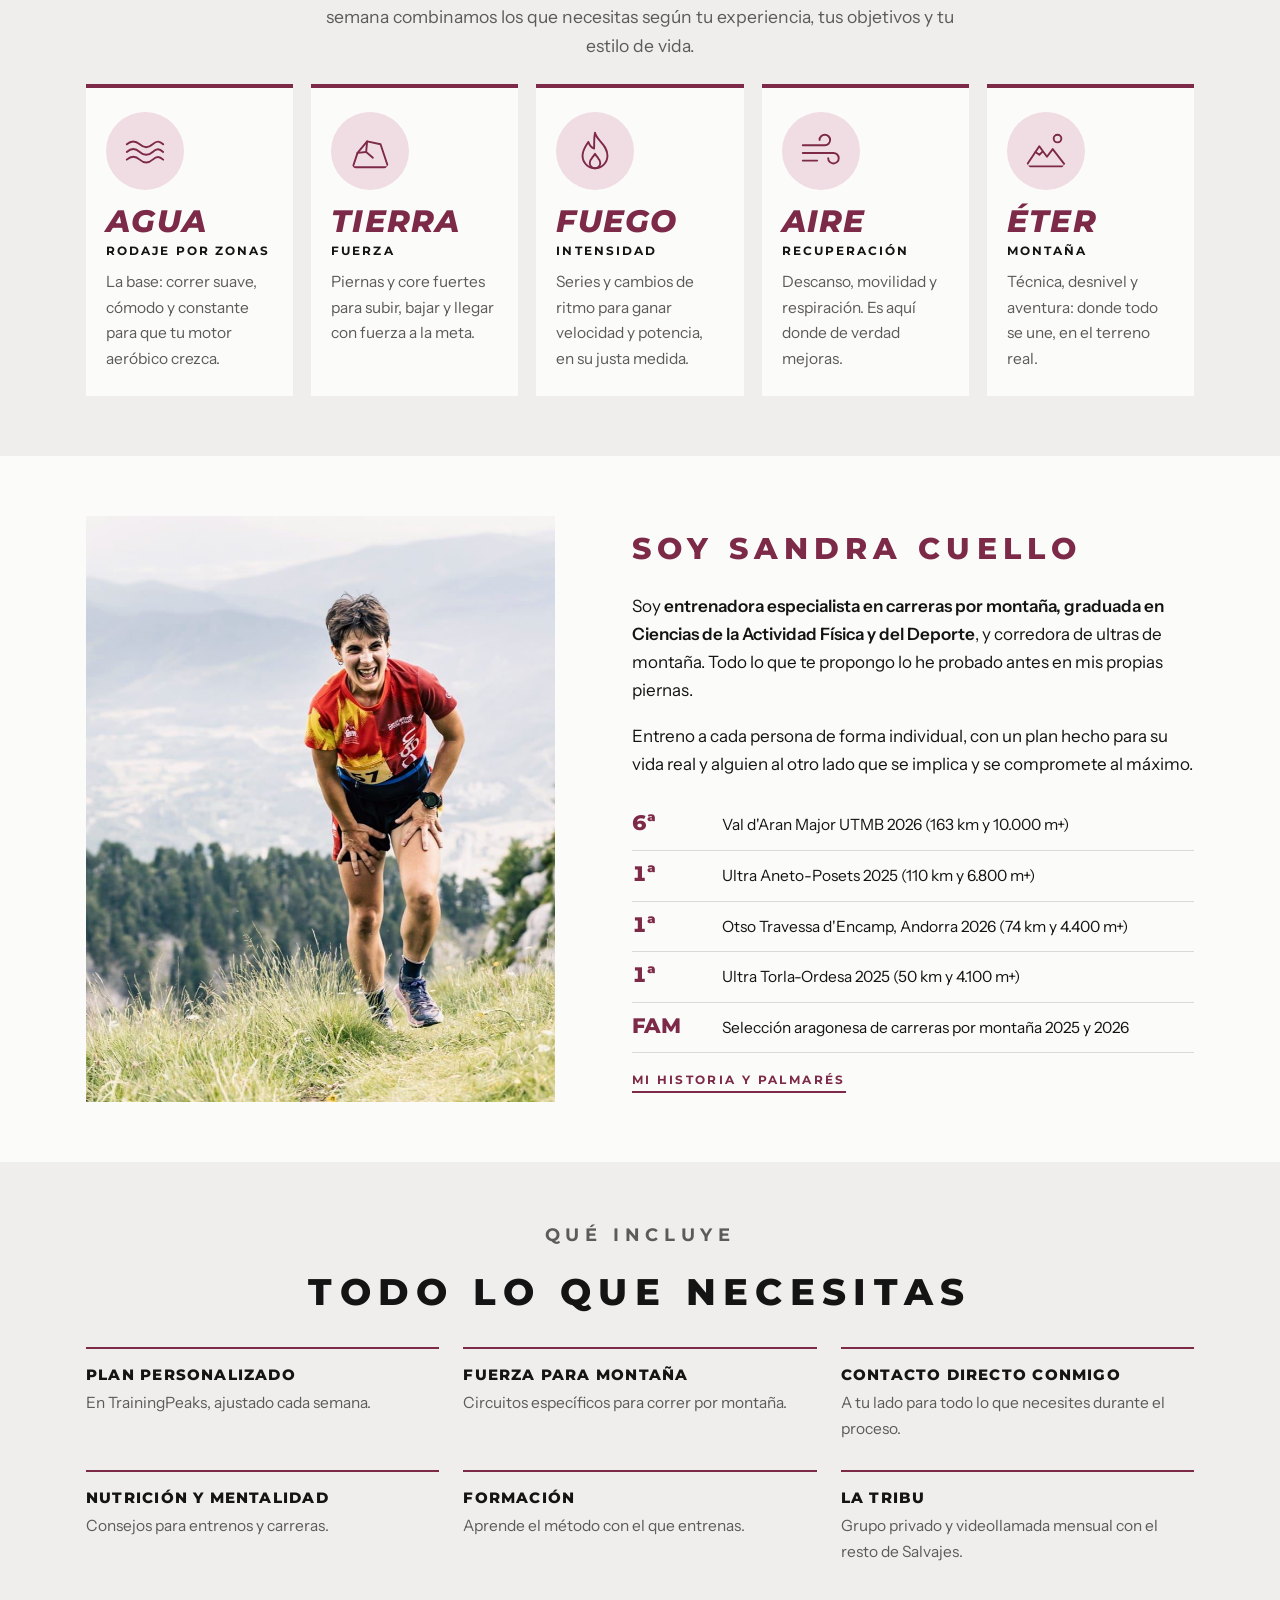
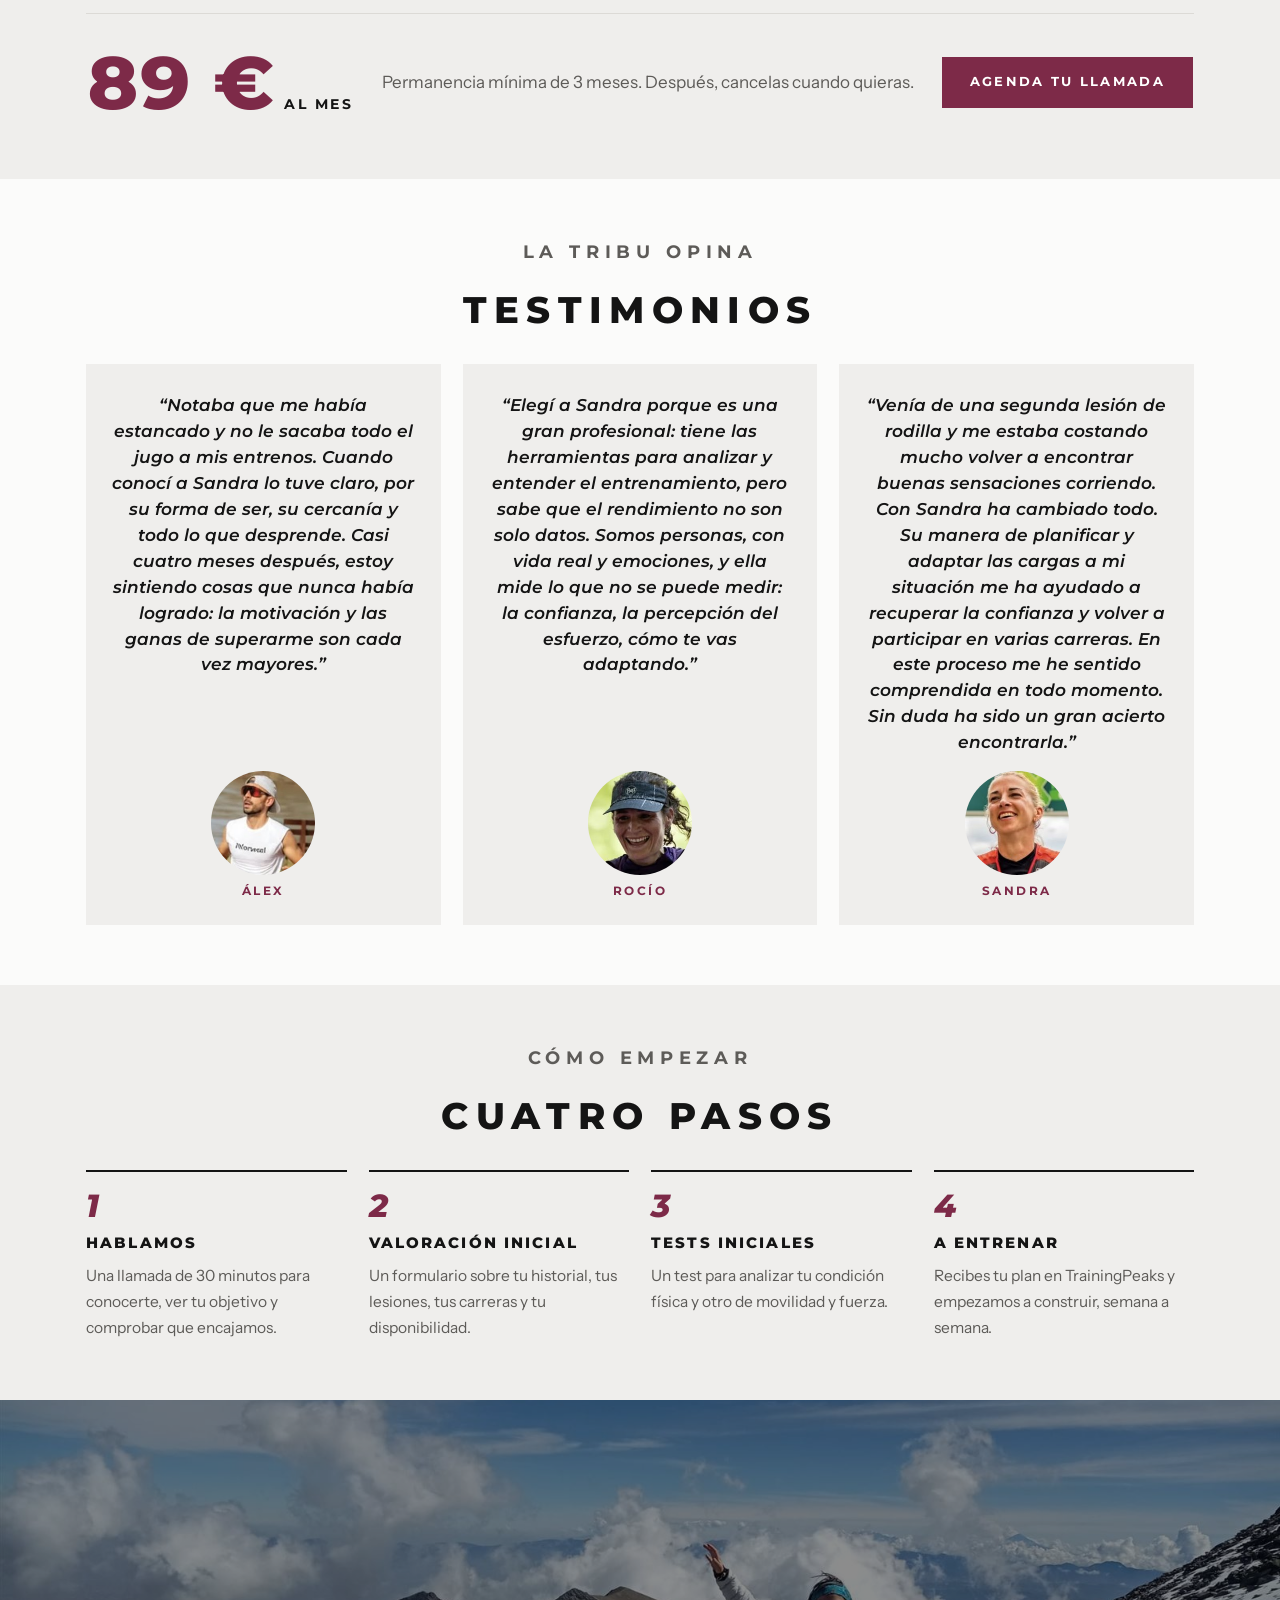
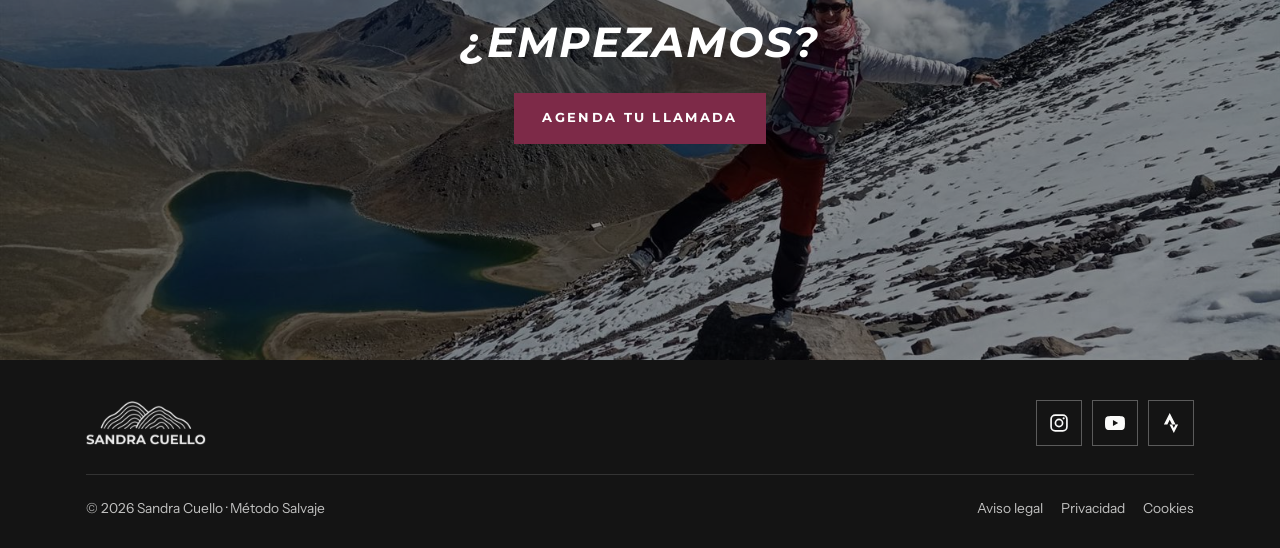
==== commit 99bdc47b: "Blog: vuelve con Aneto-Posets y Desafío Norte" ====
--- a/index.html
+++ b/index.html
@@ -56,6 +56,7 @@
             <li><a href="academia.html">Academia Salvaje<small>Formación online · próximamente</small></a></li>
           </ul>
         </li>
+        <li data-nav="blog"><a href="blog.html">Blog</a></li>
         <li class="nav-cta"><a class="btn btn-accent" href="entrenamientos.html#llamada">Agenda tu llamada</a></li>
       </ul>
     </nav>
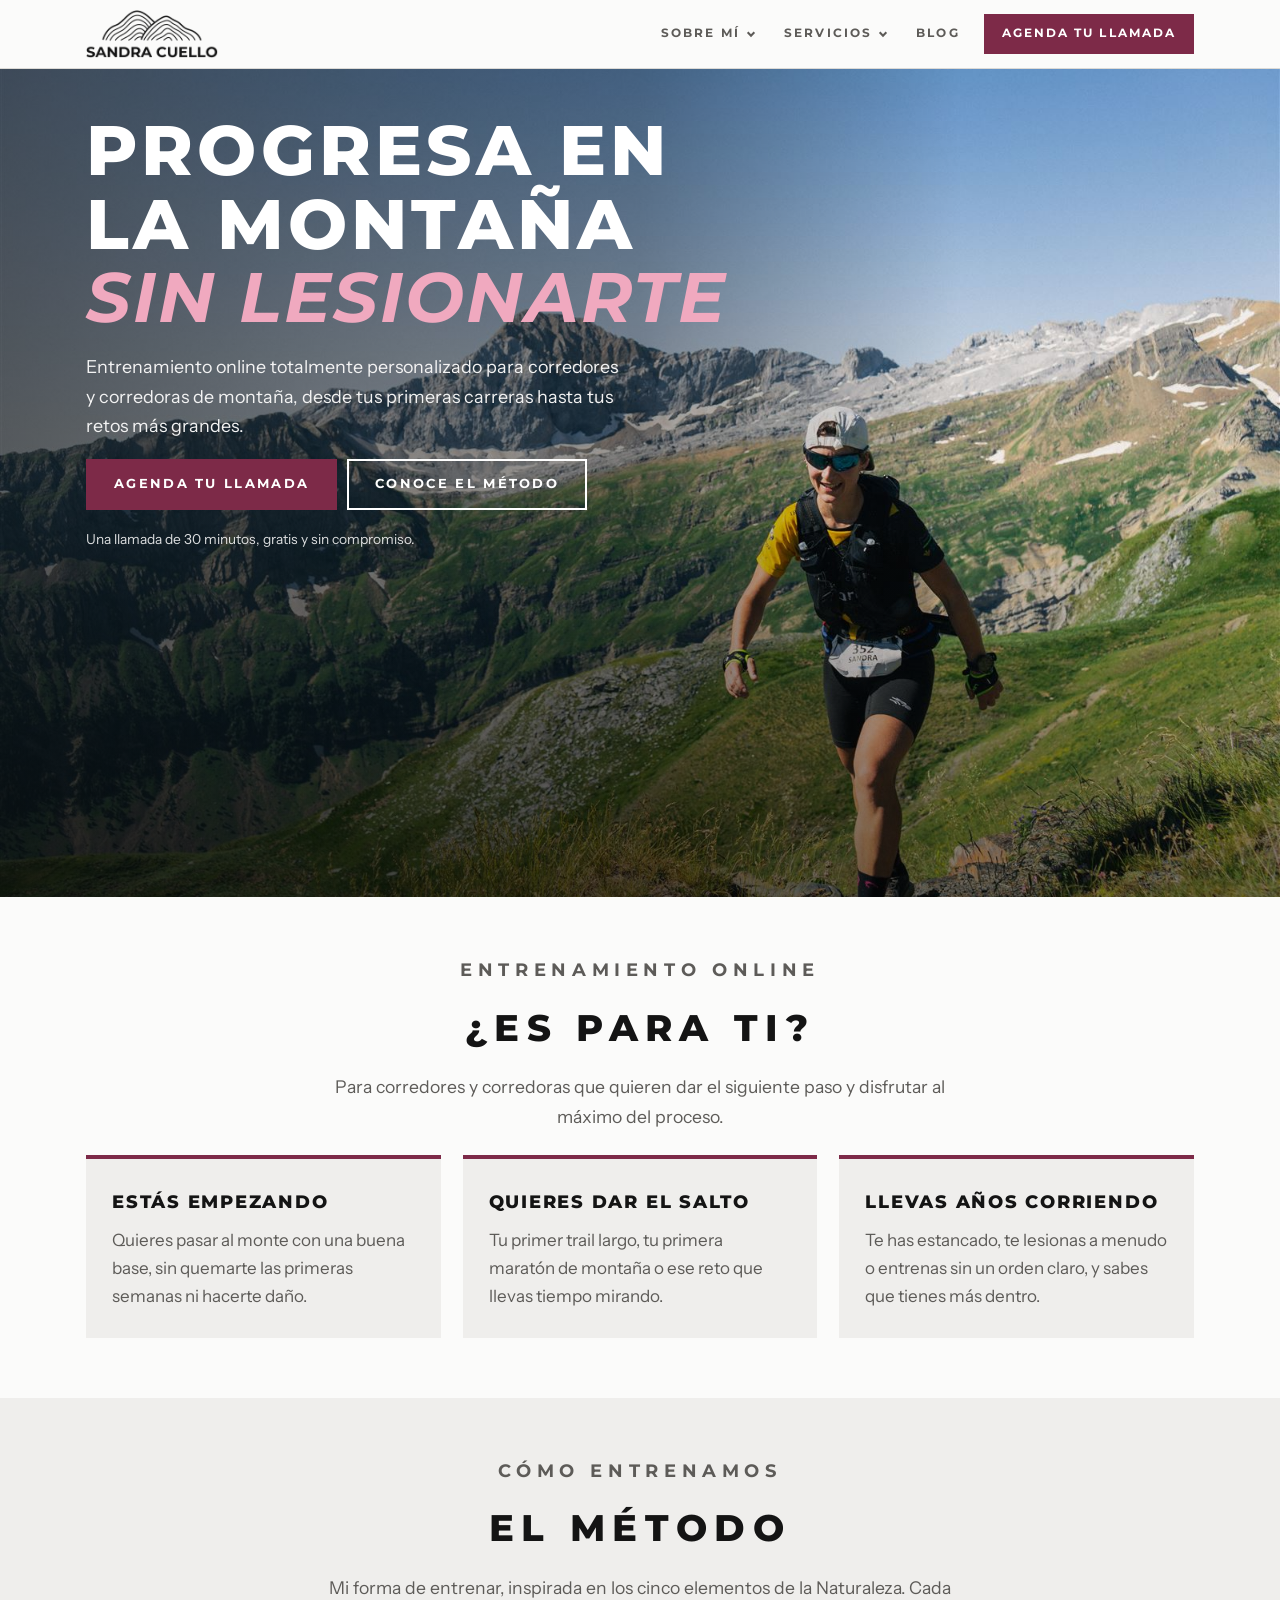
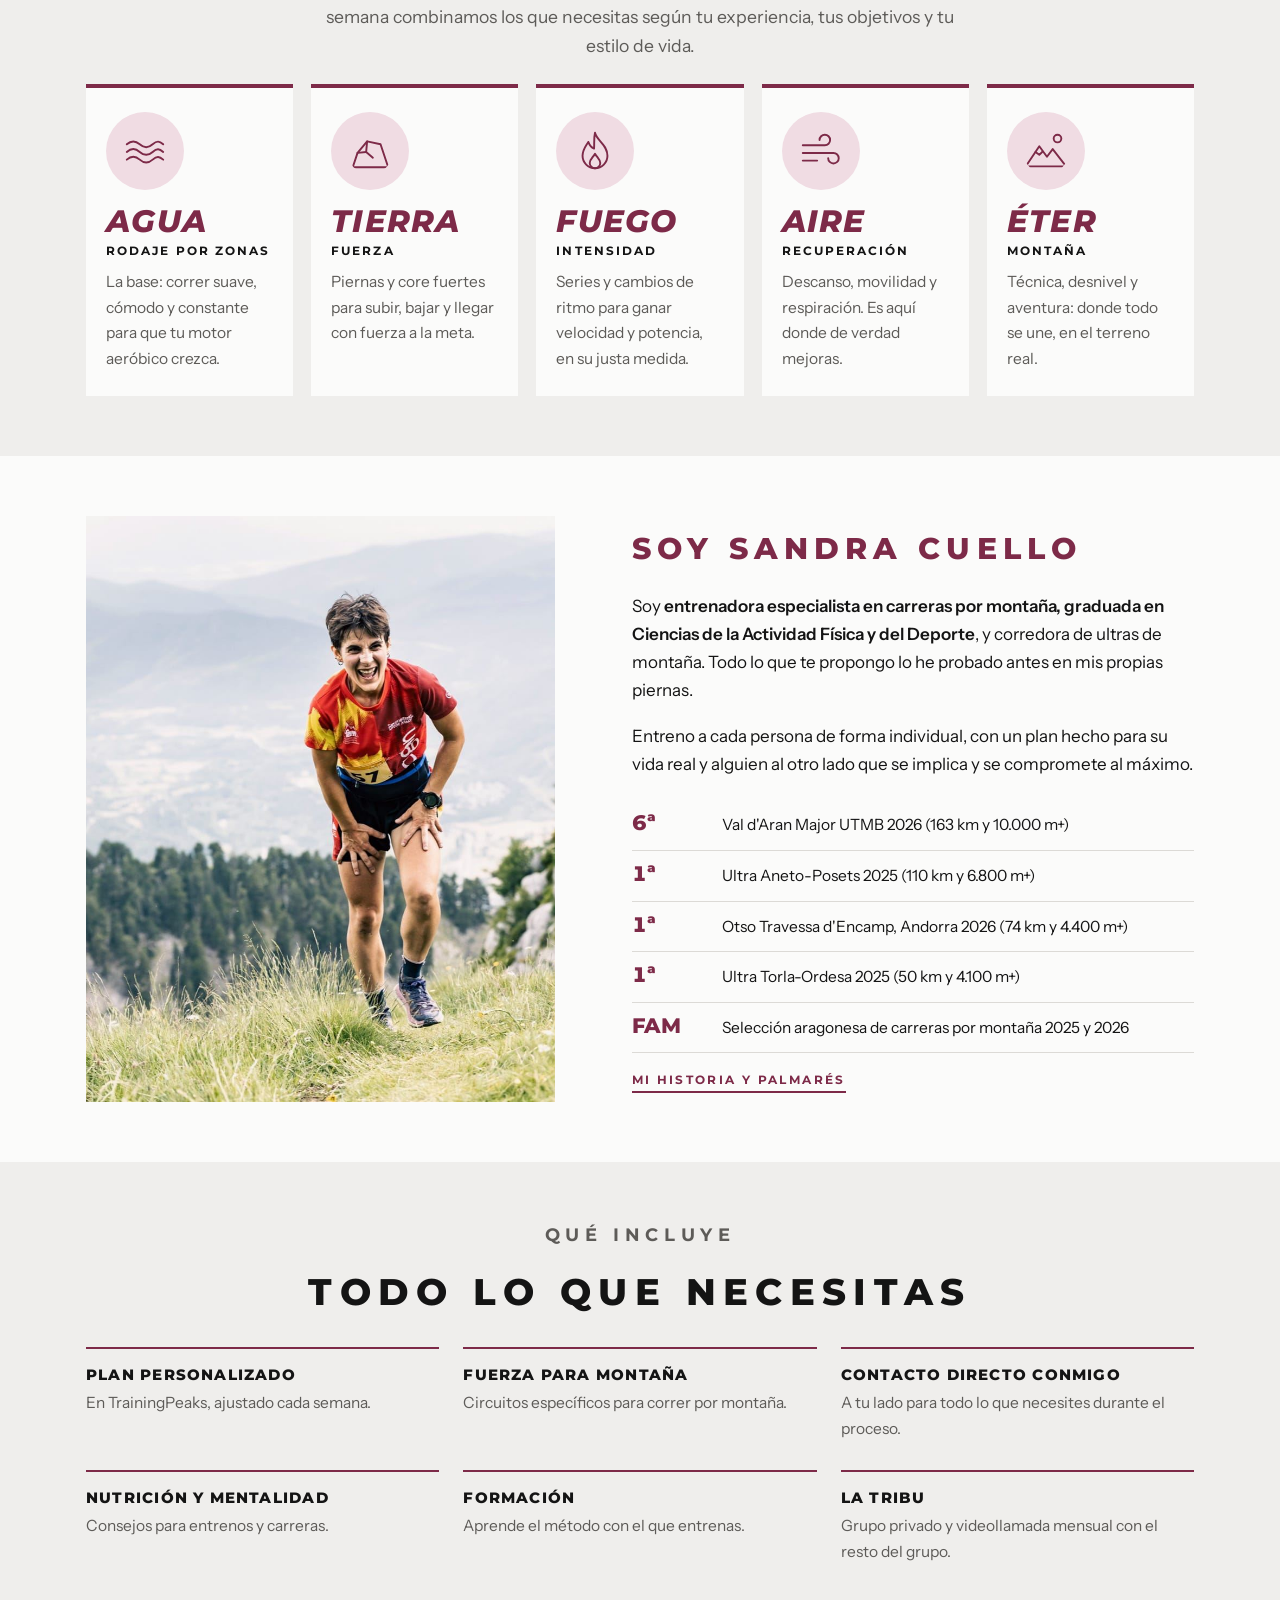
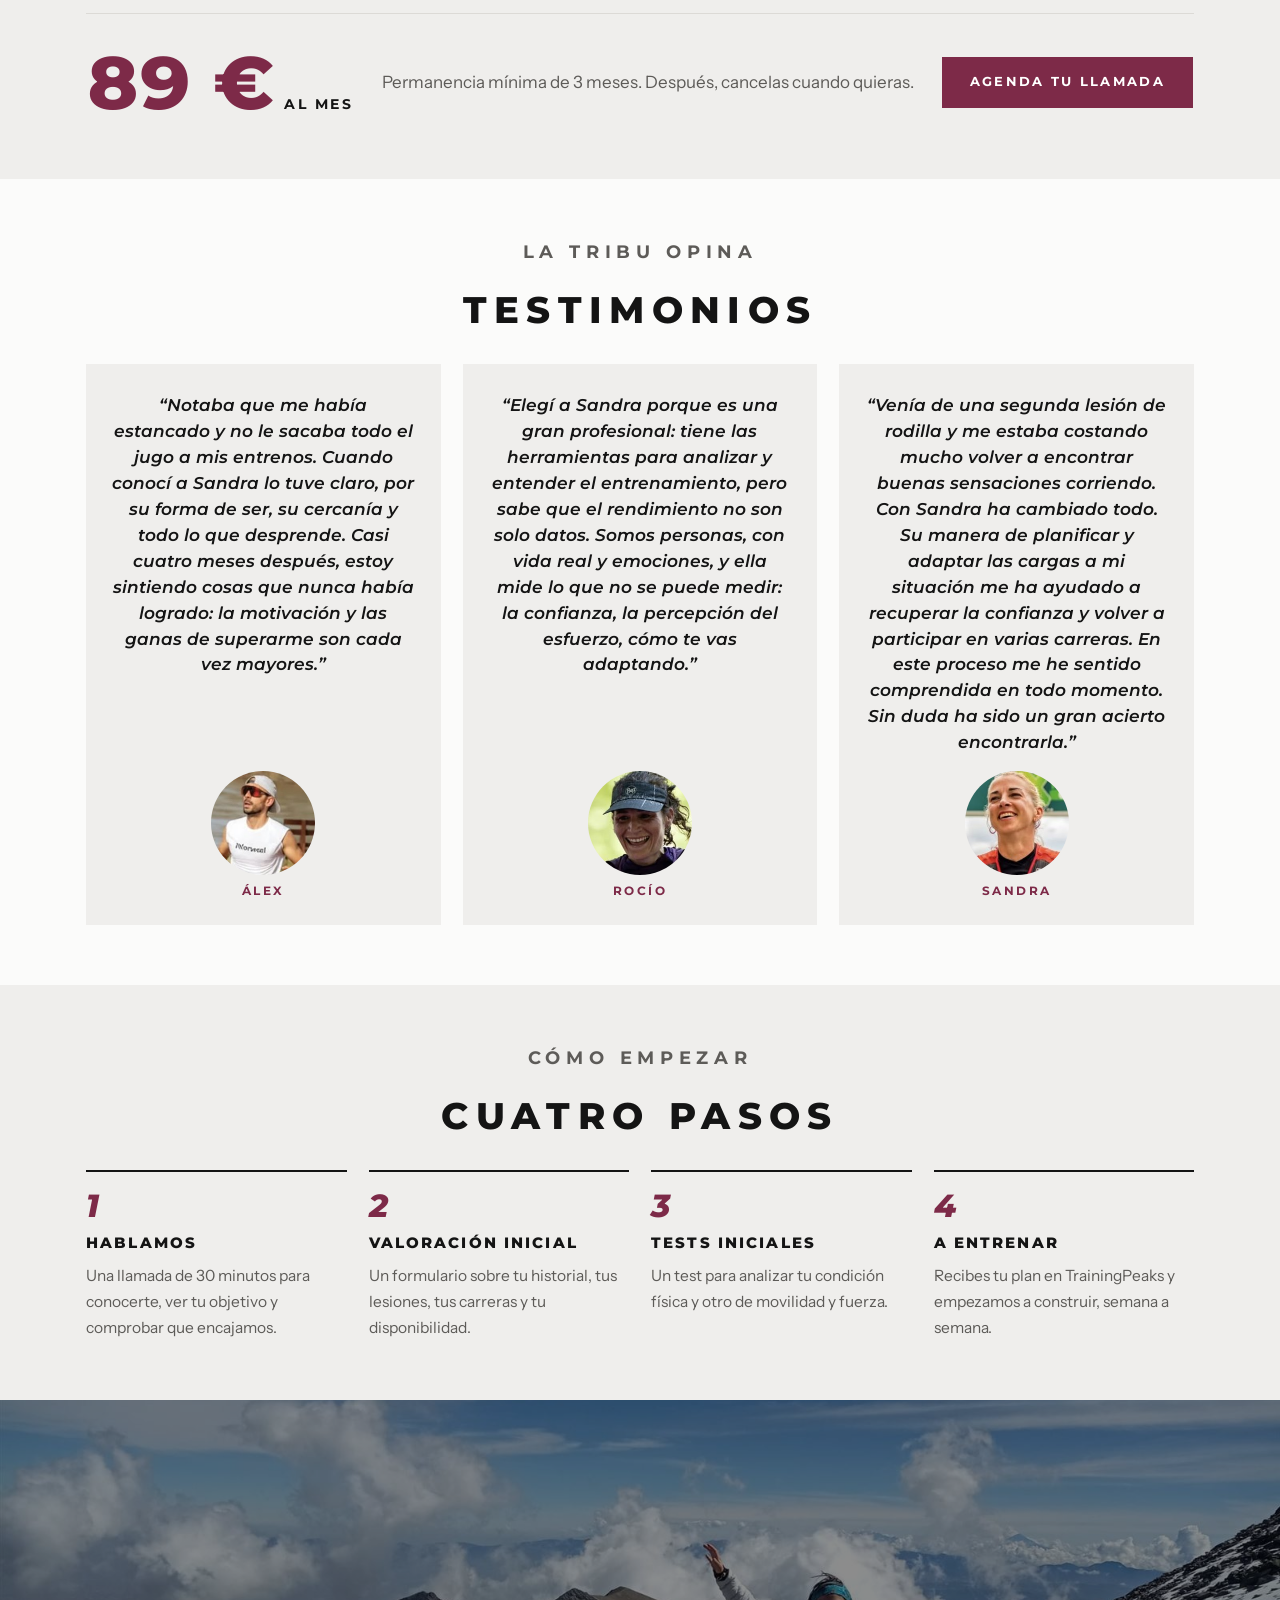
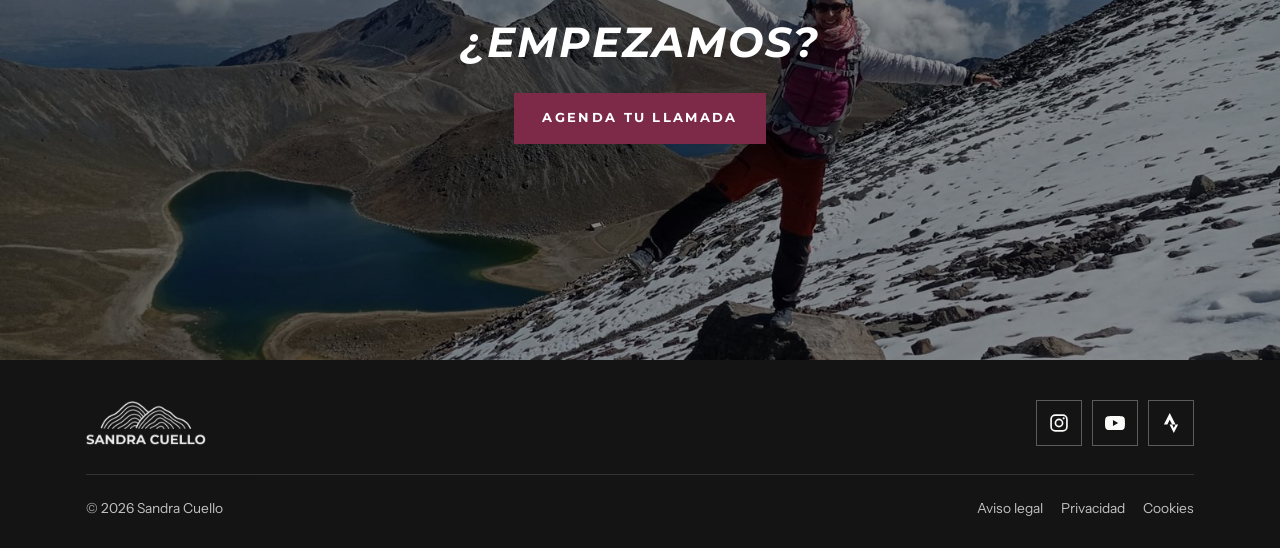
==== commit 2b6cb2c0: "Web sin la palabra Salvaje" ====
--- a/index.html
+++ b/index.html
@@ -35,42 +35,42 @@
 <a class="skip" href="#contenido">Saltar al contenido</a>
 <header class="site-header">
   <div class="wrap">
-    <a href="index.html" aria-label="Sandra Cuello, inicio"><img class="logo" src="img/logo.png" width="600" height="220" alt="Sandra Cuello"></a>
+    <a href="./" aria-label="Sandra Cuello, inicio"><img class="logo" src="img/logo.png" width="600" height="220" alt="Sandra Cuello"></a>
     <button class="menu-toggle" type="button" id="menu-toggle" aria-expanded="false" aria-controls="site-nav">Menú</button>
     <nav class="site-nav" id="site-nav" aria-label="Menú principal">
       <ul class="menu">
         <li class="has-sub" data-nav="quien">
           <button type="button" aria-expanded="false">Sobre mí<svg class="chev" aria-hidden="true"><use href="#i-chev"></use></svg></button>
           <ul class="submenu">
-            <li><a href="quien-soy.html">Mi historia</a></li>
-            <li><a href="quien-soy.html#palmares">Trayectoria deportiva</a></li>
-            <li><a href="quien-soy.html#retos">Próximos retos</a></li>
-            <li><a href="quien-soy.html#prensa">Prensa</a></li>
+            <li><a href="quien-soy">Mi historia</a></li>
+            <li><a href="quien-soy#palmares">Trayectoria deportiva</a></li>
+            <li><a href="quien-soy#retos">Próximos retos</a></li>
+            <li><a href="quien-soy#prensa">Prensa</a></li>
           </ul>
         </li>
         <li class="has-sub" data-nav="servicios">
           <button type="button" aria-expanded="false">Servicios<svg class="chev" aria-hidden="true"><use href="#i-chev"></use></svg></button>
           <ul class="submenu">
-            <li><a href="entrenamientos.html">Entrenos Salvajes<small>Entrenamiento online con el Método Salvaje</small></a></li>
-            <li><a href="charlas.html">Charlas y talleres<small>Colegios, ayuntamientos, asociaciones y clubes</small></a></li>
-            <li><a href="academia.html">Academia Salvaje<small>Formación online · próximamente</small></a></li>
+            <li><a href="entrenamientos">Entrenamiento online<small>Plan personalizado de trail running</small></a></li>
+            <li><a href="charlas">Charlas y talleres<small>Colegios, ayuntamientos, asociaciones y clubes</small></a></li>
+            <li><a href="academia">Academia<small>Formación online · próximamente</small></a></li>
           </ul>
         </li>
-        <li data-nav="blog"><a href="blog.html">Blog</a></li>
-        <li class="nav-cta"><a class="btn btn-accent" href="entrenamientos.html#llamada">Agenda tu llamada</a></li>
+        <li data-nav="blog"><a href="blog">Blog</a></li>
+        <li class="nav-cta"><a class="btn btn-accent" href="entrenamientos#llamada">Agenda tu llamada</a></li>
       </ul>
     </nav>
   </div>
 </header>
 
 <main id="contenido">
-<section class="hero hero-home on-photo" aria-label="Entrenos Salvajes con Sandra Cuello">
+<section class="hero hero-home on-photo" aria-label="Entrenamiento online con Sandra Cuello">
   <img src="img/hero-cresta.jpg" width="1600" height="1067" alt="Sandra Cuello corriendo por una cresta del Pirineo con montañas al fondo" fetchpriority="high">
   <div class="wrap">
     <h1>Progresa en la montaña <span>sin lesionarte</span></h1>
     <p class="lede">Entrenamiento online totalmente personalizado para corredores y corredoras de montaña, desde tus primeras carreras hasta tus retos más grandes.</p>
     <div class="actions">
-      <a class="btn btn-accent" href="entrenamientos.html#llamada">Agenda tu llamada</a>
+      <a class="btn btn-accent" href="entrenamientos#llamada">Agenda tu llamada</a>
       <a class="btn btn-light" href="#metodo">Conoce el método</a>
     </div>
     <p class="form-note">Una llamada de 30 minutos, gratis y sin compromiso.</p>
@@ -80,9 +80,9 @@
 <section class="section">
   <div class="wrap">
     <div class="section-title">
-      <p class="tracked accent">Entrenos Salvajes</p>
+      <p class="tracked accent">Entrenamiento online</p>
       <h2>¿Es para ti?</h2>
-      <p>Para corredores y corredoras con alma salvaje que quieren dar el siguiente paso y disfrutar al máximo del proceso.</p>
+      <p>Para corredores y corredoras que quieren dar el siguiente paso y disfrutar al máximo del proceso.</p>
     </div>
     <div class="profiles">
       <article><h3>Estás empezando</h3><p>Quieres pasar al monte con una buena base, sin quemarte las primeras semanas ni hacerte daño.</p></article>
@@ -96,7 +96,7 @@
   <div class="wrap">
     <div class="section-title">
       <p class="tracked accent">Cómo entrenamos</p>
-      <h2>El Método Salvaje</h2>
+      <h2>El Método</h2>
       <p>Mi forma de entrenar, inspirada en los cinco elementos de la Naturaleza. Cada semana combinamos los que necesitas según tu experiencia, tus objetivos y tu estilo de vida.</p>
     </div>
     <ol class="elements">
@@ -125,7 +125,7 @@
         <li><b>1ª</b><span>Ultra Torla-Ordesa 2025 (50 km y 4.100 m+)</span></li>
         <li><b>FAM</b><span>Selección aragonesa de carreras por montaña 2025 y 2026</span></li>
       </ul>
-      <a class="link-more" href="quien-soy.html">Mi historia y palmarés</a>
+      <a class="link-more" href="quien-soy">Mi historia y palmarés</a>
     </div>
   </div>
 </section>
@@ -142,12 +142,12 @@
       <li><b>Contacto directo conmigo</b><span>A tu lado para todo lo que necesites durante el proceso.</span></li>
       <li><b>Nutrición y mentalidad</b><span>Consejos para entrenos y carreras.</span></li>
       <li><b>Formación</b><span>Aprende el método con el que entrenas.</span></li>
-      <li><b>La Tribu</b><span>Grupo privado y videollamada mensual con el resto de Salvajes.</span></li>
+      <li><b>La Tribu</b><span>Grupo privado y videollamada mensual con el resto del grupo.</span></li>
     </ul>
     <div class="price-line">
       <p class="price"><b>89 €</b><span>al mes</span></p>
       <p class="muted">Permanencia mínima de 3 meses. Después, cancelas cuando quieras.</p>
-      <a class="btn btn-accent" href="entrenamientos.html#llamada">Agenda tu llamada</a>
+      <a class="btn btn-accent" href="entrenamientos#llamada">Agenda tu llamada</a>
     </div>
   </div>
 </section>
@@ -185,7 +185,7 @@
   <img src="img/volcan.jpg" width="1600" height="1197" alt="" loading="lazy">
   <blockquote class="wrap">
     <p>¿Empezamos?</p>
-    <a class="btn btn-accent" href="entrenamientos.html#llamada">Agenda tu llamada</a>
+    <a class="btn btn-accent" href="entrenamientos#llamada">Agenda tu llamada</a>
   </blockquote>
 </section>
 </main>
@@ -200,11 +200,11 @@
       </div>
     </div>
     <div class="foot-bottom">
-      <span>© 2026 Sandra Cuello · Método Salvaje</span>
+      <span>© 2026 Sandra Cuello</span>
       <nav aria-label="Textos legales">
-        <a href="aviso-legal.html">Aviso legal</a>
-        <a href="privacidad.html">Privacidad</a>
-        <a href="cookies.html">Cookies</a>
+        <a href="aviso-legal">Aviso legal</a>
+        <a href="privacidad">Privacidad</a>
+        <a href="cookies">Cookies</a>
       </nav>
     </div>
   </div>
--- a/css/styles.css
+++ b/css/styles.css
@@ -1,4 +1,4 @@
-/* Sandra Cuello · Método Salvaje
+/* Sandra Cuello
    Layout: full-bleed photo heroes with tracked capitals, photo cards, colour-block newsletter panels.
    Montserrat echoes the lettering of Sandra's logo; burgundy comes from her race shirt. */
 :root {
@@ -427,7 +427,7 @@
 /* Home hero on phones: shift the photo so Sandra stays in frame behind the text */
 @media (max-width: 640px) { .hero-home > img { object-position: 62% 50%; } }
 
-/* ---------- Entrenamientos: Tribu Salvaje ---------- */
+/* ---------- Entrenamientos: Tribu ---------- */
 .includes { list-style: none; margin: 0; padding: 0; display: grid; grid-template-columns: repeat(4, minmax(0, 1fr)); gap: 28px 24px; }
 .includes li { display: grid; gap: 6px; align-content: start; padding-top: 16px; border-top: 2px solid var(--baliza); }
 .includes b { font: 800 0.95rem/1.3 var(--head); letter-spacing: 0.08em; text-transform: uppercase; }
@@ -462,7 +462,7 @@
 .faq details p { padding: 0 20px 20px; color: var(--muted); }
 .closing .btn { margin-top: 6px; }
 
-/* ---------- Nuevo enfoque (Entrenos Salvajes) ---------- */
+/* ---------- Nuevo enfoque (entrenamiento online) ---------- */
 .menu .nav-cta { margin-left: 8px; }
 .menu > li.nav-cta > a.btn { padding: 12px 16px; font-size: 0.72rem; background: var(--baliza); border: 2px solid var(--baliza); color: var(--on-accent); }
 .menu > li.nav-cta > a.btn:hover { background: transparent; color: var(--baliza); }
@@ -514,7 +514,7 @@
   .hero-home .wrap { padding-block: clamp(32px, 5vh, 56px) clamp(32px, 5vh, 56px); gap: 18px; }
 }
 
-/* Método Salvaje: one line drawing per element, in the same line style as the logo */
+/* El Método: one line drawing per element, in the same line style as the logo */
 .elements .el-icon { box-sizing: content-box; width: 46px; height: 46px; padding: 16px; margin-bottom: 10px; border-radius: 50%; background: var(--baliza-soft); fill: none; stroke: var(--baliza); stroke-width: 2; stroke-linecap: round; stroke-linejoin: round; }
 
 /* Computers: half the vertical space between sections and under section titles (Sandra, 05/11/2026) */
@@ -534,7 +534,7 @@
 .site-footer .wrap { padding-block: 40px 28px; gap: 28px; }
 @media (max-width: 800px) { .foot-simple { flex-direction: column; align-items: flex-start; } }
 
-/* Five steps (Entrenos Salvajes page): one row on wide screens */
+/* Five steps (entrenamiento online page): one row on wide screens */
 @media (min-width: 1001px) { .steps.five { grid-template-columns: repeat(5, minmax(0, 1fr)); } }
 
 /* Testimonials: small round photo next to the name */
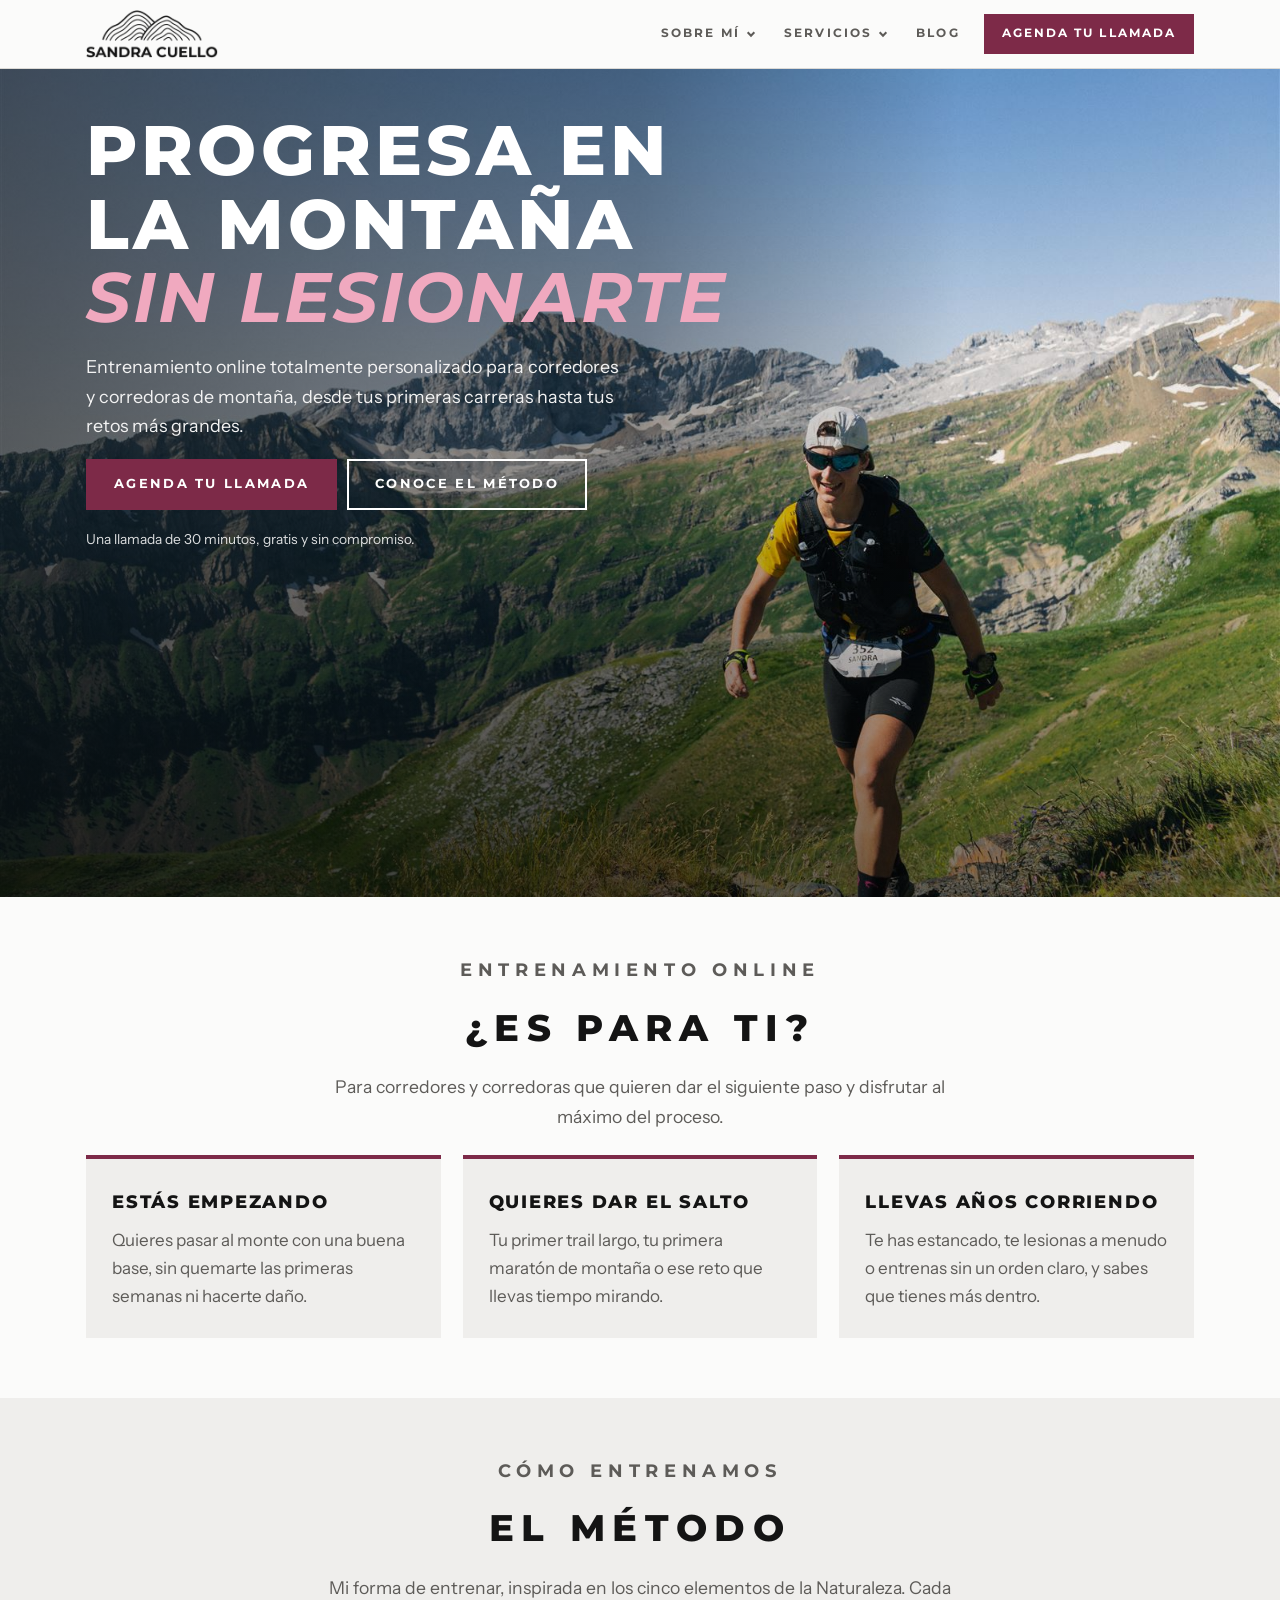
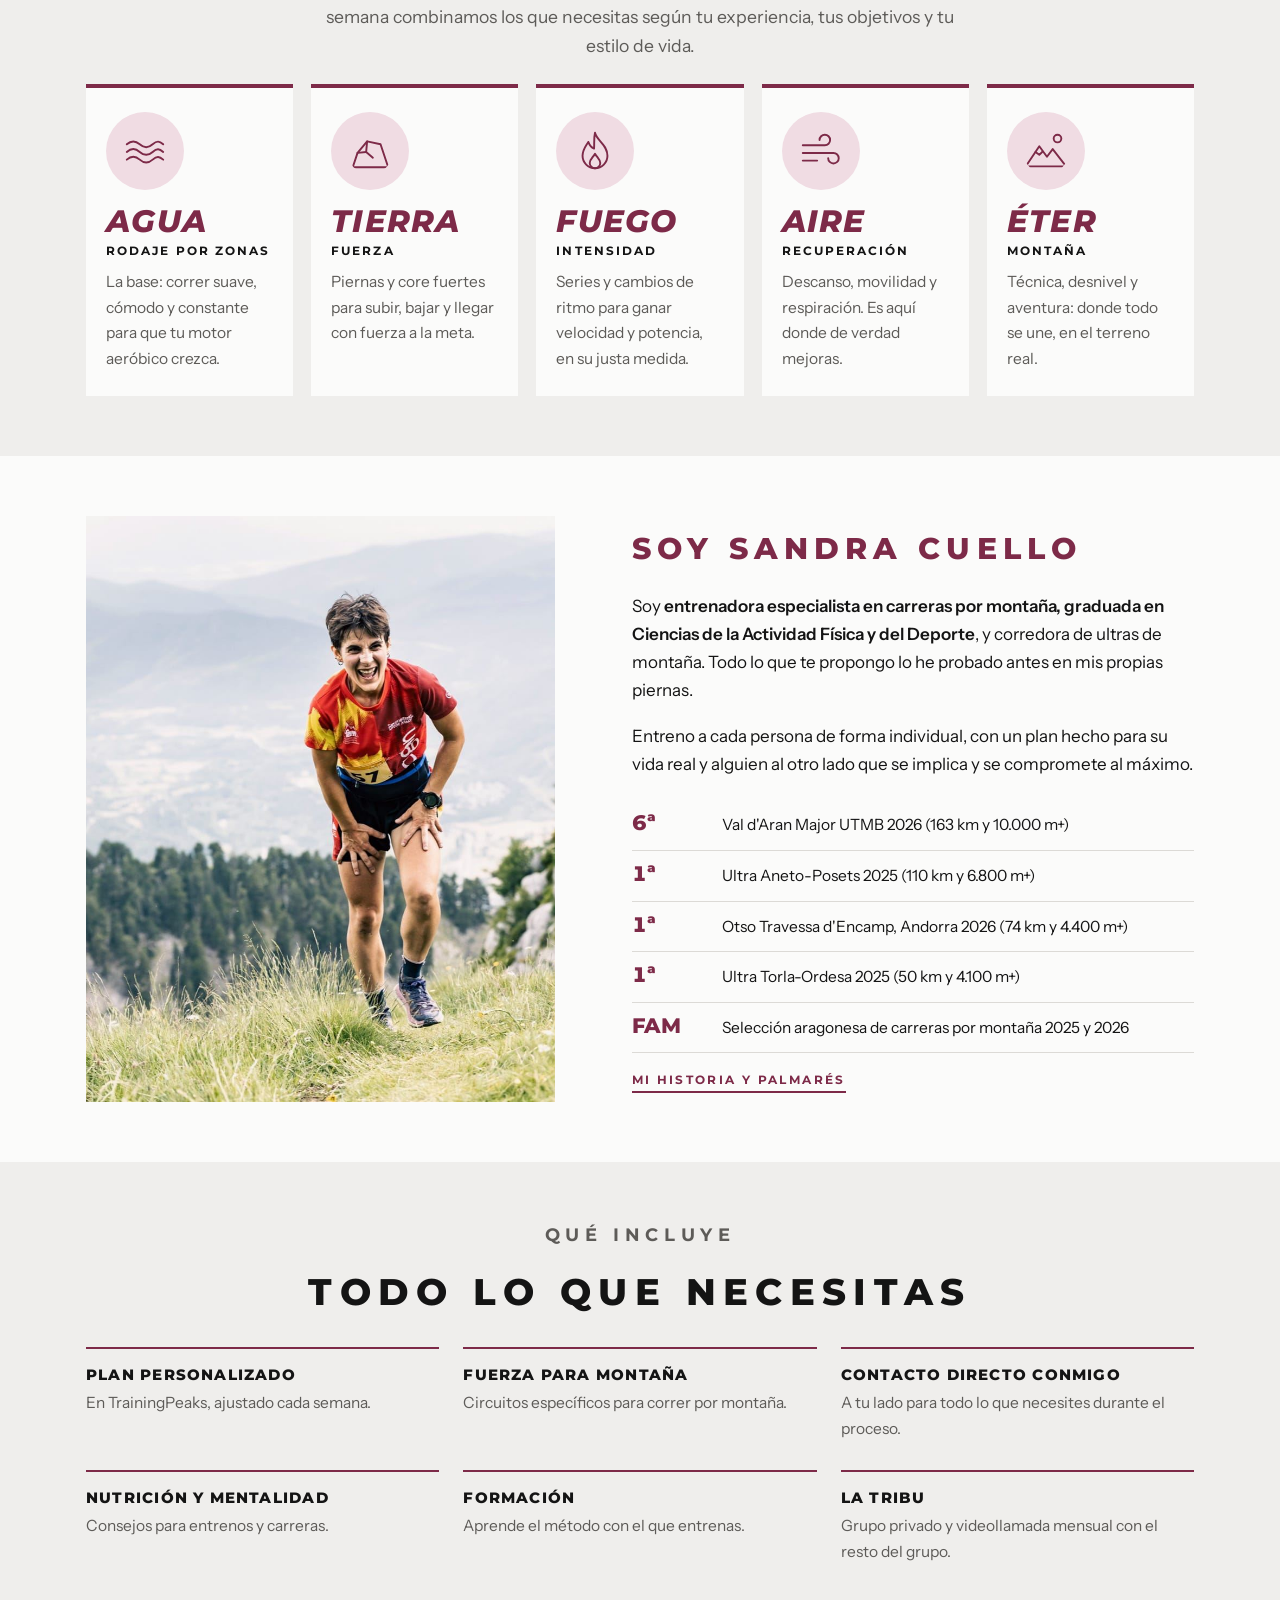
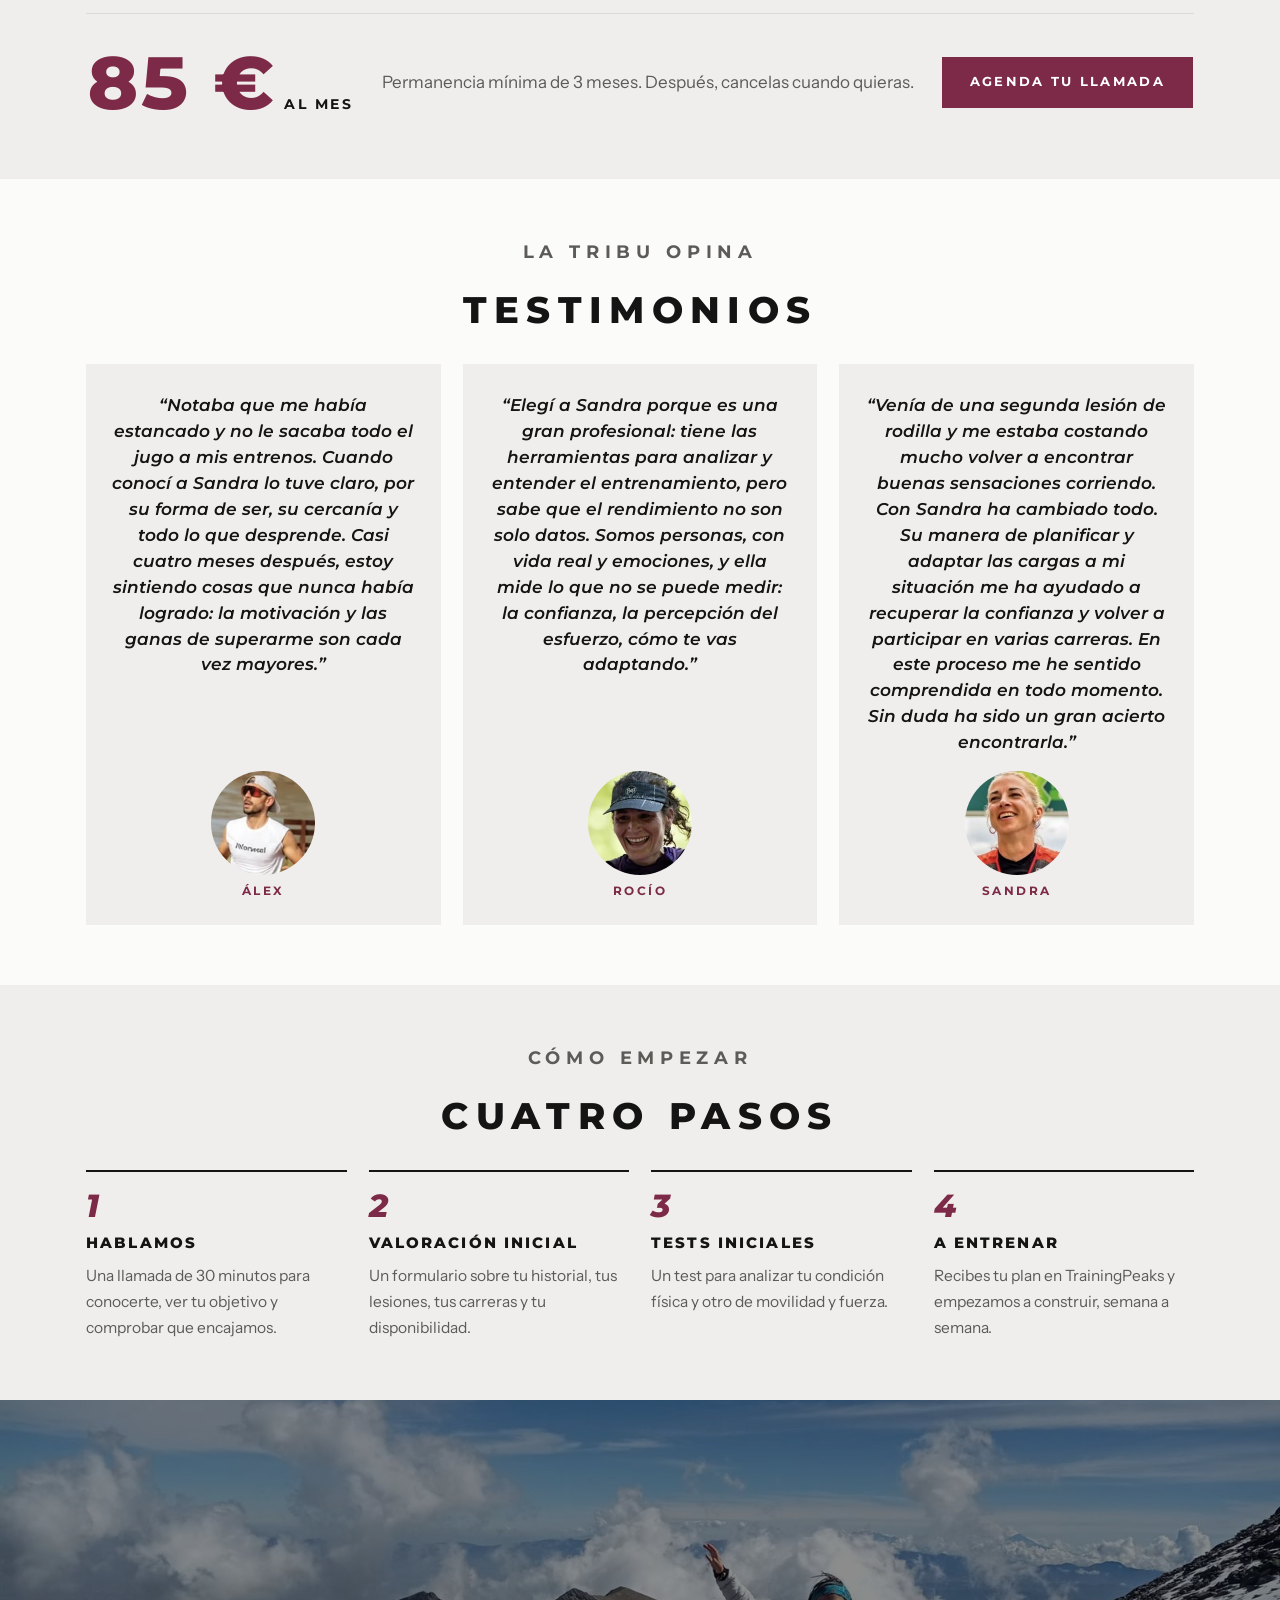
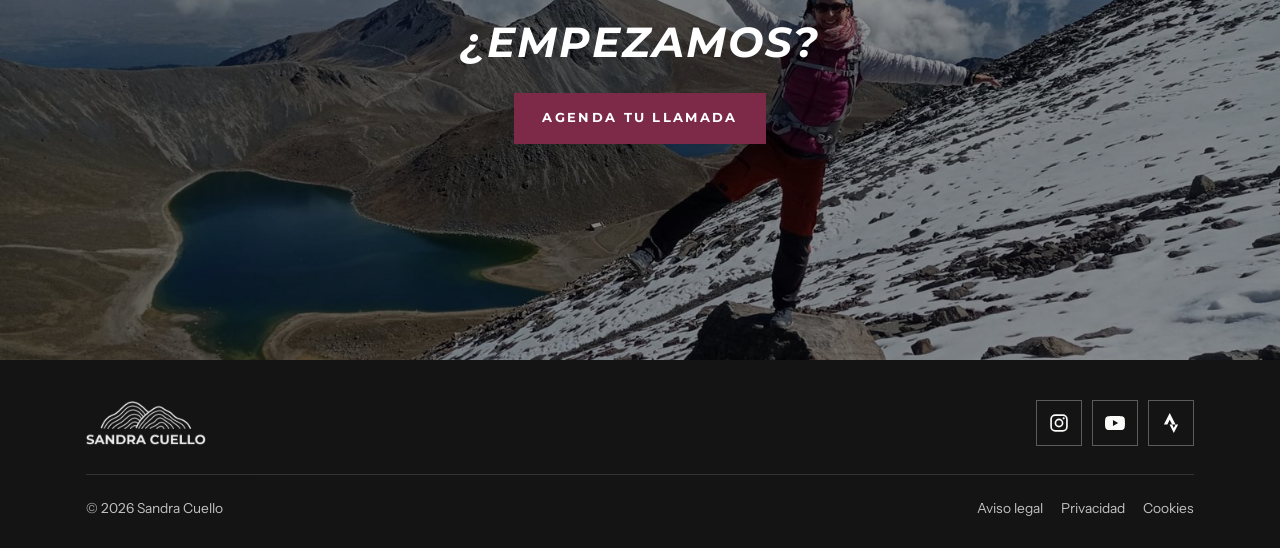
==== commit cc6ed03b: "Precio del entrenamiento online: 85 € al mes" ====
--- a/index.html
+++ b/index.html
@@ -145,7 +145,7 @@
       <li><b>La Tribu</b><span>Grupo privado y videollamada mensual con el resto del grupo.</span></li>
     </ul>
     <div class="price-line">
-      <p class="price"><b>89 €</b><span>al mes</span></p>
+      <p class="price"><b>85 €</b><span>al mes</span></p>
       <p class="muted">Permanencia mínima de 3 meses. Después, cancelas cuando quieras.</p>
       <a class="btn btn-accent" href="entrenamientos#llamada">Agenda tu llamada</a>
     </div>
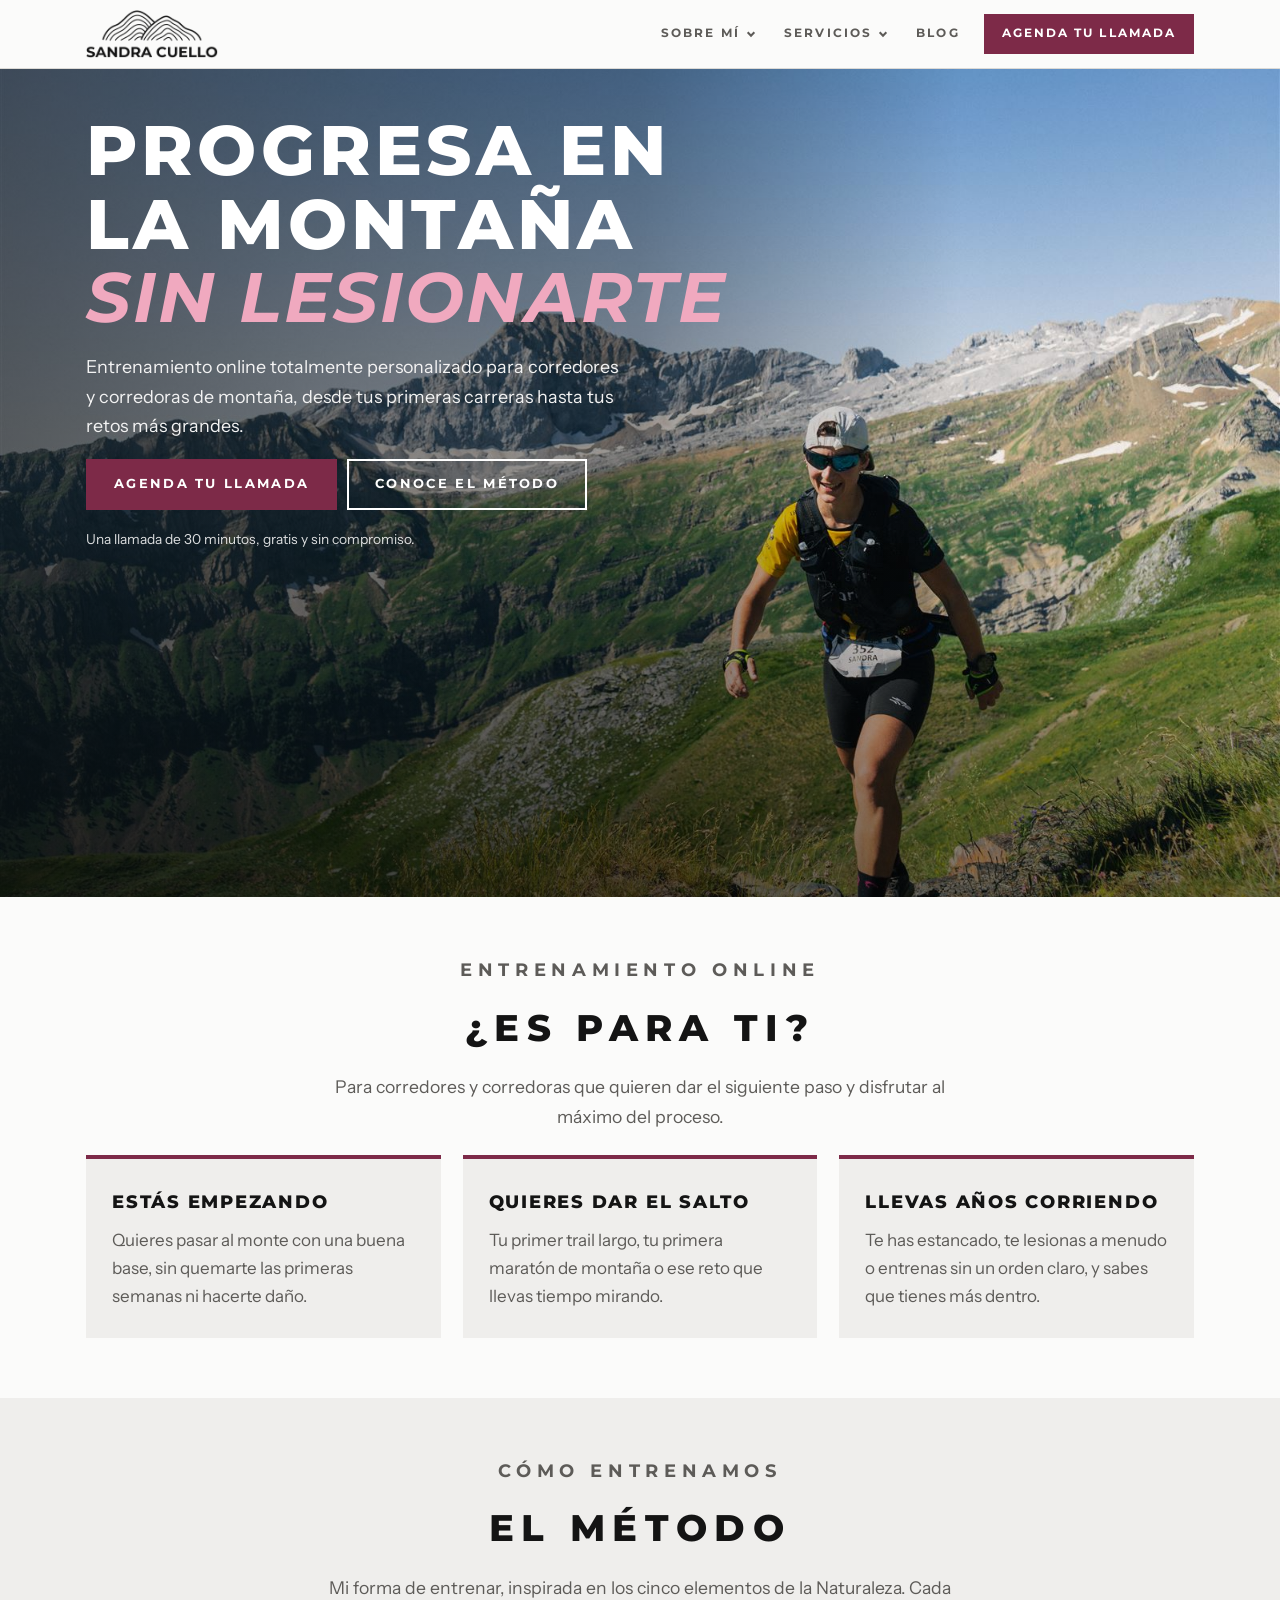
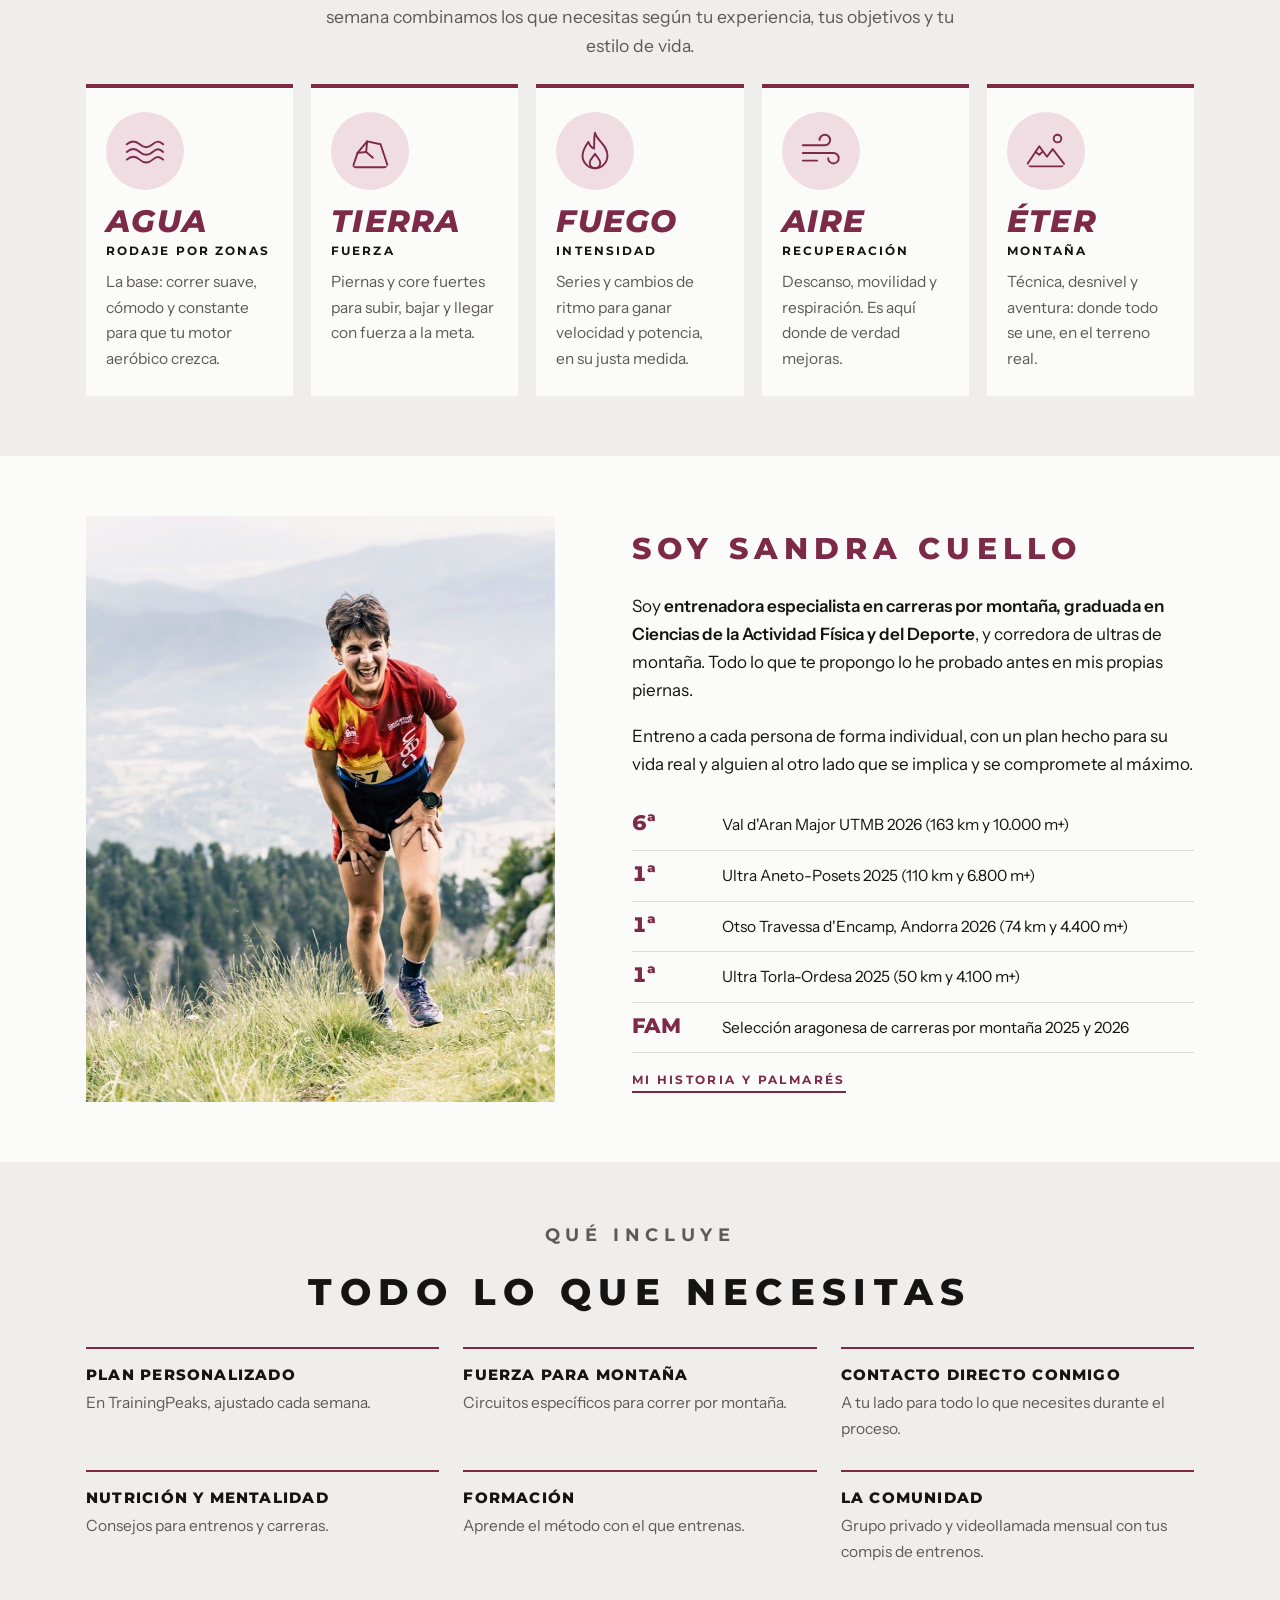
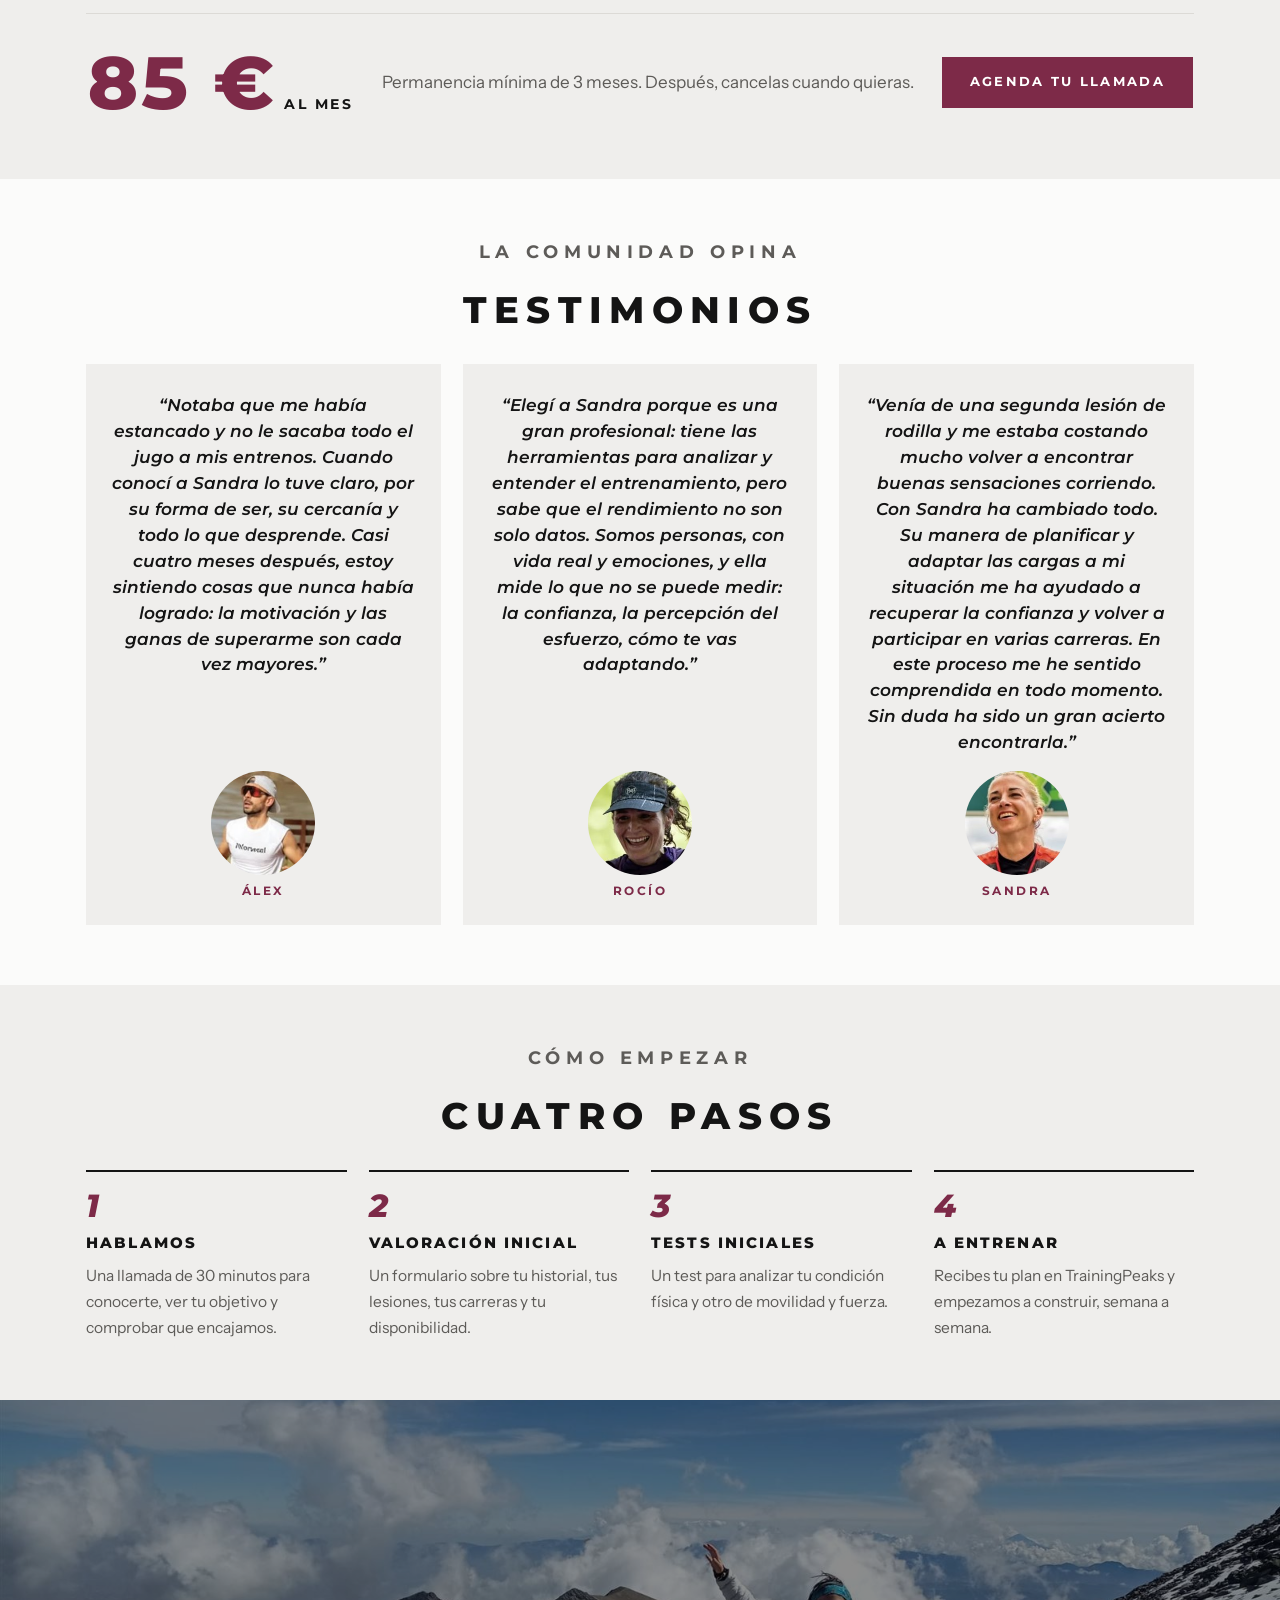
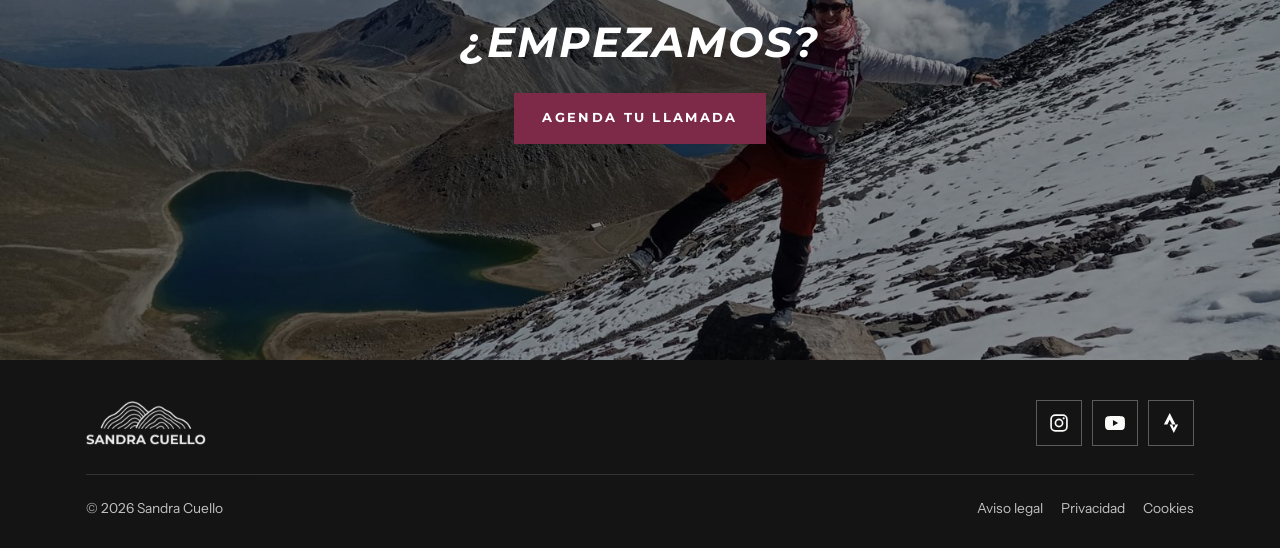
==== commit e32a27ea: "Tribu pasa a comunidad y compis de entrenos" ====
--- a/index.html
+++ b/index.html
@@ -142,7 +142,7 @@
       <li><b>Contacto directo conmigo</b><span>A tu lado para todo lo que necesites durante el proceso.</span></li>
       <li><b>Nutrición y mentalidad</b><span>Consejos para entrenos y carreras.</span></li>
       <li><b>Formación</b><span>Aprende el método con el que entrenas.</span></li>
-      <li><b>La Tribu</b><span>Grupo privado y videollamada mensual con el resto del grupo.</span></li>
+      <li><b>La comunidad</b><span>Grupo privado y videollamada mensual con tus compis de entrenos.</span></li>
     </ul>
     <div class="price-line">
       <p class="price"><b>85 €</b><span>al mes</span></p>
@@ -155,7 +155,7 @@
 <section class="section">
   <div class="wrap">
     <div class="section-title">
-      <p class="tracked accent">La Tribu opina</p>
+      <p class="tracked accent">La comunidad opina</p>
       <h2>Testimonios</h2>
     </div>
     <div class="quotes">
--- a/css/styles.css
+++ b/css/styles.css
@@ -427,7 +427,7 @@
 /* Home hero on phones: shift the photo so Sandra stays in frame behind the text */
 @media (max-width: 640px) { .hero-home > img { object-position: 62% 50%; } }
 
-/* ---------- Entrenamientos: Tribu ---------- */
+/* ---------- Entrenamientos: comunidad ---------- */
 .includes { list-style: none; margin: 0; padding: 0; display: grid; grid-template-columns: repeat(4, minmax(0, 1fr)); gap: 28px 24px; }
 .includes li { display: grid; gap: 6px; align-content: start; padding-top: 16px; border-top: 2px solid var(--baliza); }
 .includes b { font: 800 0.95rem/1.3 var(--head); letter-spacing: 0.08em; text-transform: uppercase; }
